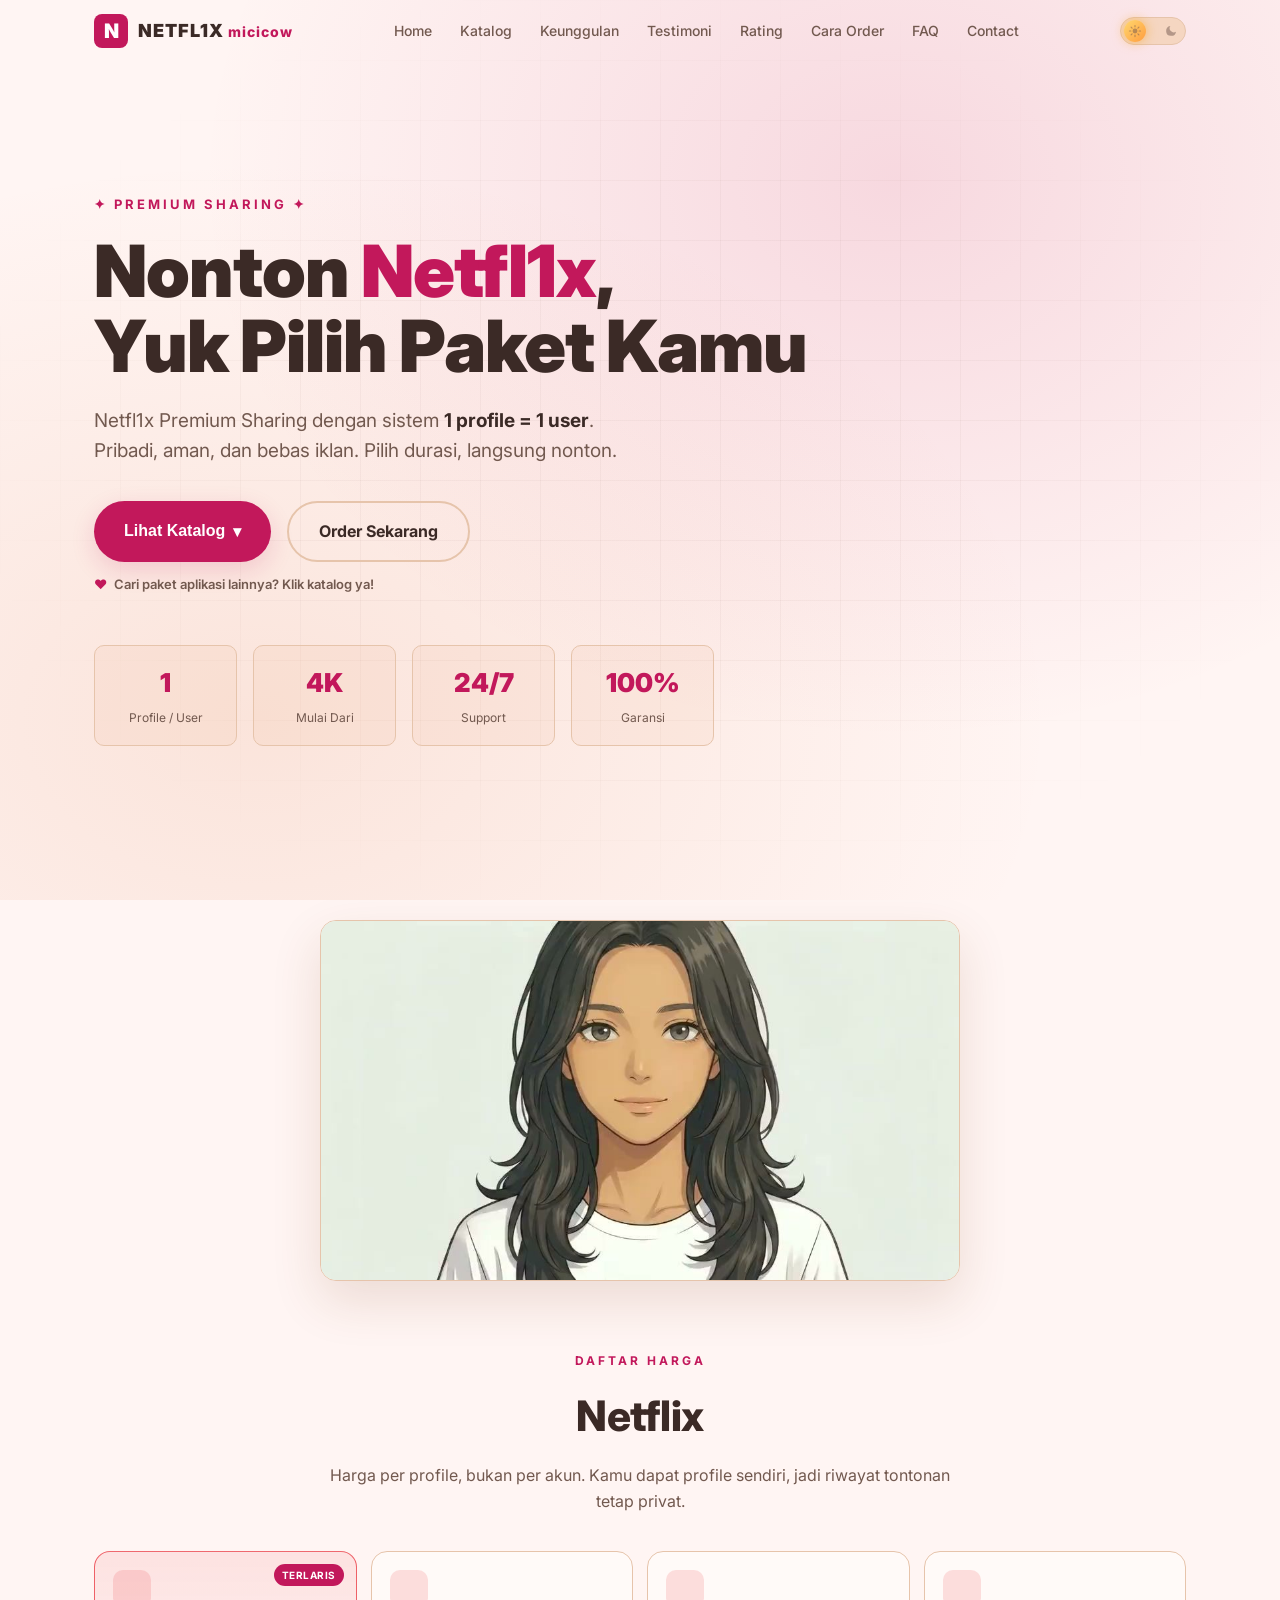
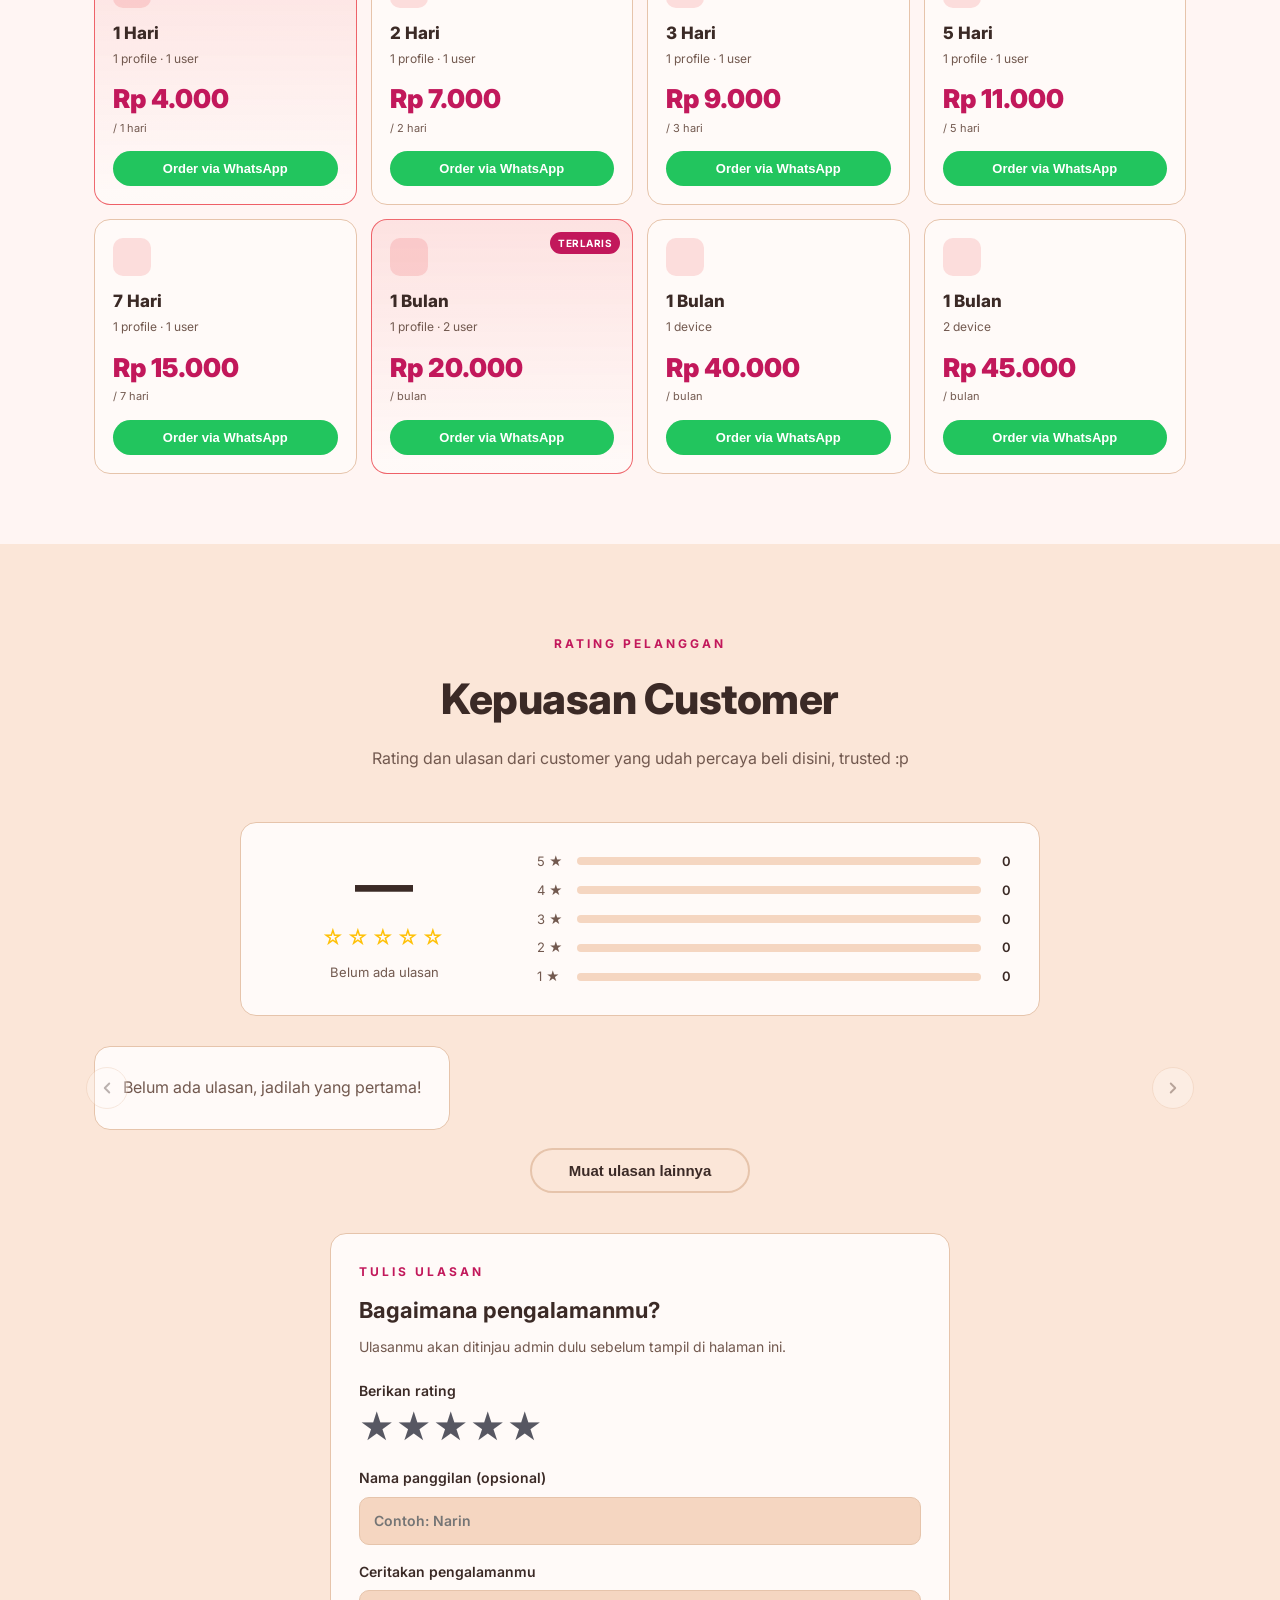
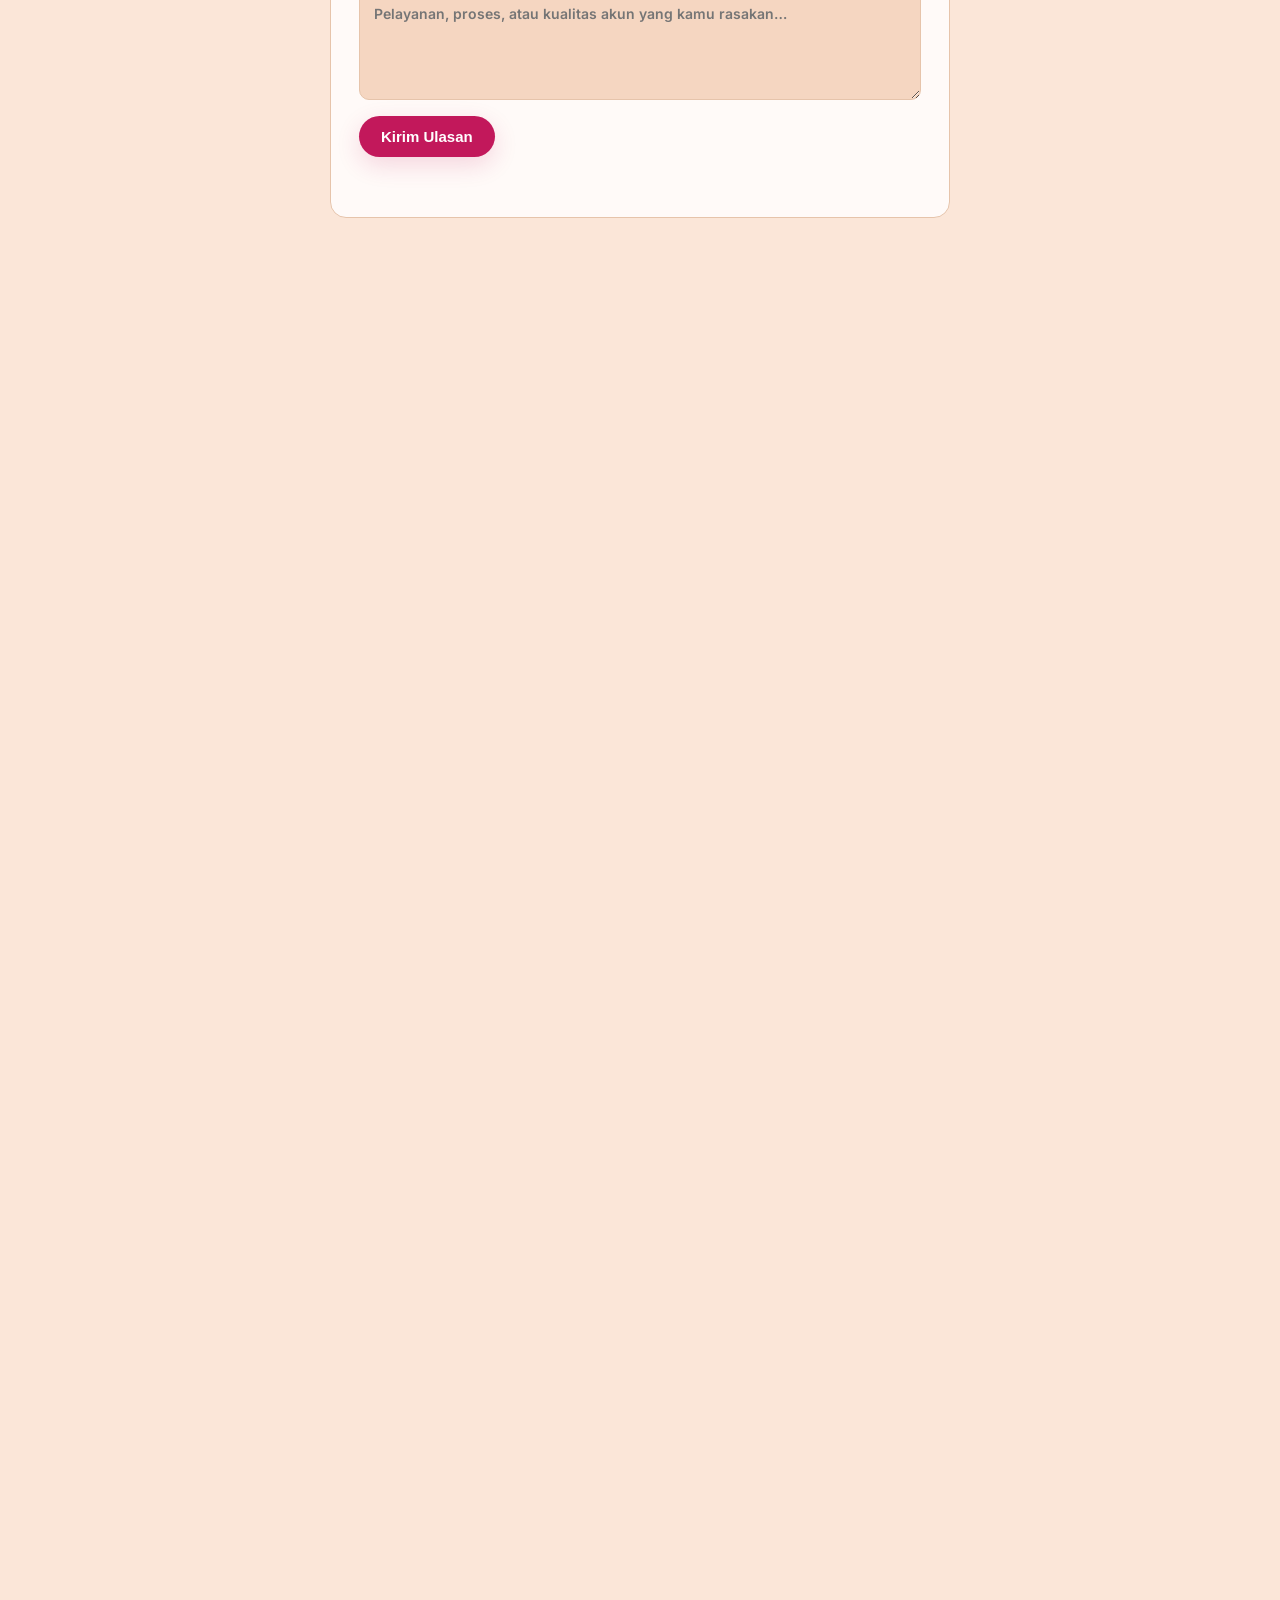
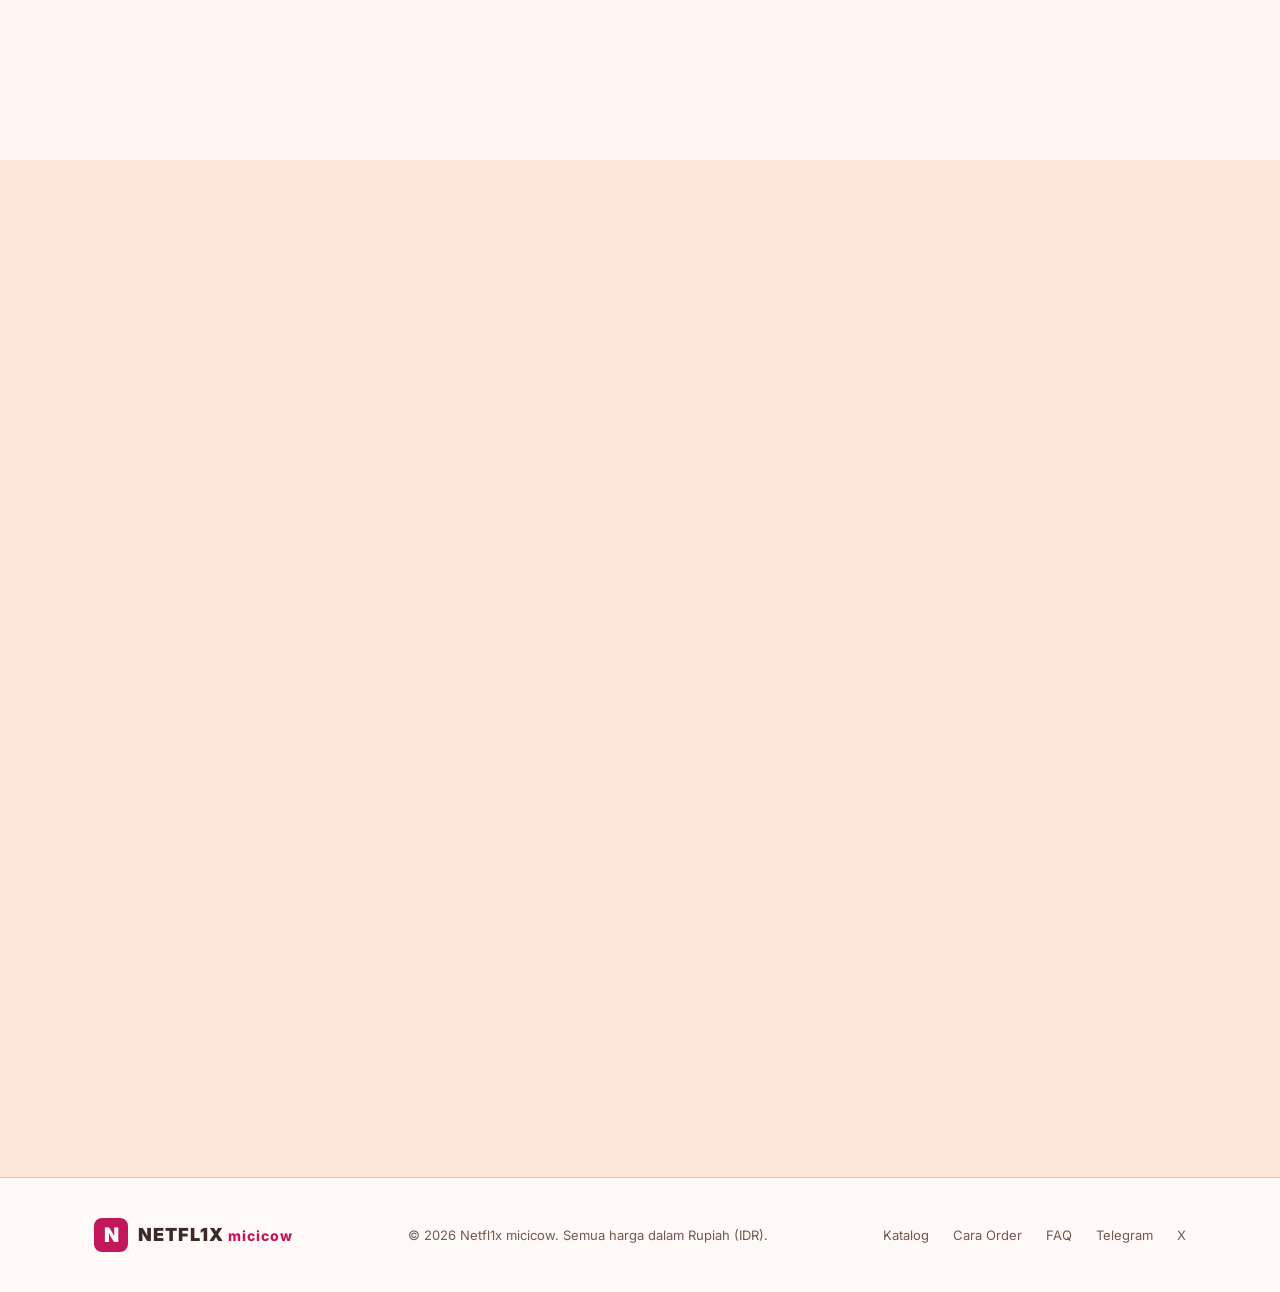
==== index.html @ c2375294 "tambah katalog disney+" ====
<!DOCTYPE html>
<html lang="id">
<head>
  <meta charset="UTF-8" />
  <meta name="viewport" content="width=device-width, initial-scale=1.0" />
  <title>Netfl1x micicow — Premium Sharing</title>
  <meta name="description" content="Netfl1x Premium Sharing — harga murah, garansi. Cuma 1 profile 1 user. Order cepat via WhatsApp." />
  <meta name="theme-color" content="#0b0b0f" />
  <link rel="icon" href="favicon.ico" sizes="any" />
  <link rel="icon" type="image/svg+xml" href="favicon.svg" />
  <link rel="apple-touch-icon" href="apple-touch-icon.png" />

  <!-- Preview link saat dibagikan (WhatsApp/Telegram/X). -->
  <meta property="og:type" content="website" />
  <meta property="og:site_name" content="Netfl1x micicow" />
  <meta property="og:title" content="Netfl1x Premium Sharing — mulai Rp 4.000" />
  <meta property="og:description" content="1 profile = 1 user, garansi selama masa aktif, akun dikirim via WhatsApp. Paket 1 hari sampai 1 bulan." />
  <meta property="og:url" content="https://www.micicow.my.id/" />
  <meta property="og:image" content="https://www.micicow.my.id/og-image.jpg" />
  <meta property="og:image:width" content="1200" />
  <meta property="og:image:height" content="630" />
  <meta property="og:image:alt" content="Netfl1x Premium Sharing — mulai Rp 4.000" />
  <meta name="twitter:card" content="summary_large_image" />
  <meta name="twitter:image" content="https://www.micicow.my.id/og-image.jpg" />
  <link rel="canonical" href="https://www.micicow.my.id/" />
  <link rel="preconnect" href="https://fonts.googleapis.com" />
  <link rel="preconnect" href="https://fonts.gstatic.com" crossorigin />
  <link href="https://fonts.googleapis.com/css2?family=Inter:wght@400;500;600;700;800;900&display=swap" rel="stylesheet" />
  <link rel="stylesheet" href="https://cdn-uicons.flaticon.com/2.6.0/uicons-bold-rounded/css/uicons-bold-rounded.css" />
  <link rel="stylesheet" href="css/style.css" />
  <script>
    // Terapkan tema sebelum render agar tidak ada kedipan (FOUC)
    try {
      document.documentElement.dataset.theme =
        localStorage.getItem("theme") || (matchMedia("(prefers-color-scheme: light)").matches ? "light" : "dark");
    } catch (e) { document.documentElement.dataset.theme = "dark"; }
  </script>
</head>
<body>
  <!-- Navbar -->
  <header class="navbar" id="navbar">
    <div class="container nav-inner">
      <a href="#home" class="brand">
        <span class="brand-mark">N</span>
        <span class="brand-text">NETFL1X<span class="brand-sub">micicow</span></span>
      </a>
      <nav class="nav-links">
        <a href="#home">Home</a>
        <a href="#katalog">Katalog</a>
        <a href="#keunggulan">Keunggulan</a>
        <a href="#testimoni">Testimoni</a>
        <a href="#ulasan">Rating</a>
        <a href="#cara-order">Cara Order</a>
        <a href="#faq">FAQ</a>
        <a href="#contact">Contact</a>
      </nav>
      <a href="#katalog" class="btn btn-primary nav-cta">Lihat Harga</a>
      <div class="theme-toggle" id="themeToggle" role="switch" aria-checked="false" aria-label="Mode terang / gelap" tabindex="0" data-theme="dark">
        <span class="theme-icon theme-icon-sun" aria-hidden="true">
          <svg viewBox="0 0 24 24" width="14" height="14" fill="none" stroke="currentColor" stroke-width="2" stroke-linecap="round">
            <circle cx="12" cy="12" r="4.2" fill="currentColor" stroke="none" />
            <g class="sun-rays">
              <path d="M12 2.5v2.4M12 19.1v2.4M2.5 12h2.4M19.1 12h2.4M5.3 5.3l1.7 1.7M17 17l1.7 1.7M18.7 5.3L17 7M7 17l-1.7 1.7" />
            </g>
          </svg>
        </span>
        <span class="theme-icon theme-icon-moon" aria-hidden="true">
          <svg viewBox="0 0 24 24" width="14" height="14" fill="none" stroke="currentColor" stroke-linejoin="round">
            <path d="M20.6 13.1A8.5 8.5 0 1 1 10.9 3.4a7 7 0 0 0 9.7 9.7z" fill="currentColor" stroke="none" />
          </svg>
        </span>
        <span class="theme-knob" aria-hidden="true"></span>
      </div>
      <button class="nav-toggle" id="navToggle" aria-label="Buka menu">
        <span></span><span></span><span></span>
      </button>
    </div>
  </header>

  <!-- Hero -->
  <section class="hero" id="home">
    <div class="hero-bg"></div>
    <div class="container hero-inner">
      <p class="hero-eyebrow">✦ PREMIUM SHARING ✦</p>
      <h1 class="hero-title">
        Nonton <span class="grad">Netfl1x</span>,<br />
        Yuk Pilih Paket Kamu  
      </h1>
      <p class="hero-desc">
        Netfl1x Premium Sharing dengan sistem <strong>1 profile = 1 user</strong>.
        Pribadi, aman, dan bebas iklan. Pilih durasi, langsung nonton.
      </p>
      <!-- Tombol Lihat Katalog = pintu memilih katalog -->
      <div class="catalog-finder">
        <div class="hero-actions">
          <button class="btn btn-primary btn-lg" id="catalogMenuBtn" type="button" aria-expanded="false" aria-controls="catalogMenu">
            Lihat Katalog <span aria-hidden="true">▾</span>
          </button>
          <a href="#" class="btn btn-outline btn-lg js-order">Order Sekarang</a>
        </div>
        <p class="finder-hint"><span aria-hidden="true">♥</span> Cari paket aplikasi lainnya? Klik katalog ya!</p>
        <div class="finder-panel" id="catalogMenu" hidden>
          <p class="finder-label">Pilih katalog</p>
          <div class="finder-options">
            <a href="#katalog" class="finder-option" data-finder-link>
              <span class="finder-option-icon" aria-hidden="true"><i class="fi fi-br-film"></i></span>
              <span class="finder-option-text"><strong>Netflix</strong><small>Premium Sharing</small></span>
              <span class="finder-option-arrow" aria-hidden="true">→</span>
            </a>
            <a href="paket-lain.html#katalog-viu" class="finder-option" data-finder-link>
              <span class="finder-option-icon" aria-hidden="true"><i class="fi fi-br-play"></i></span>
              <span class="finder-option-text"><strong>Viu &amp; Video</strong><small>Paket sharing lainnya</small></span>
              <span class="finder-option-arrow" aria-hidden="true">→</span>
            </a>
            <a href="paket-lain.html#katalog-disney" class="finder-option" data-finder-link>
              <span class="finder-option-icon" aria-hidden="true"><i class="fi fi-br-film"></i></span>
              <span class="finder-option-text"><strong>Disney+</strong><small>Sharing 6 user</small></span>
              <span class="finder-option-arrow" aria-hidden="true">→</span>
            </a>
          </div>
        </div>
      </div>

      <div class="hero-stats">
        <div class="stat">
          <span class="stat-num">1</span>
          <span class="stat-label">Profile / User</span>
        </div>
        <div class="stat">
          <span class="stat-num">4K</span>
          <span class="stat-label">Mulai Dari</span>
        </div>
        <div class="stat">
          <span class="stat-num">24/7</span>
          <span class="stat-label">Support</span>
        </div>
        <div class="stat">
          <span class="stat-num">100%</span>
          <span class="stat-label">Garansi</span>
        </div>
      </div>
    </div>
  </section>

  <!-- Video Banner -->
  <section class="video-banner" id="video-banner" aria-label="Animasi Netfl1x Bearin">
    <div class="container">
      <div class="video-frame">
        <video id="heroVideo" autoplay muted playsinline loop preload="metadata" width="960" height="540" poster="video/frame1arin-poster.jpg">
          <source src="video/frame1arin-web.mp4" type="video/mp4" />
        </video>
      </div>
    </div>
  </section>

  <!-- Katalog -->
  <section class="section katalog" id="katalog">
    <div class="container">
      <div class="section-head">
        <p class="section-eyebrow">DAFTAR HARGA</p>
        <h2 class="section-title">Netflix</h2>
        <p class="section-desc">Harga per profile, bukan per akun. Kamu dapat profile sendiri, jadi riwayat tontonan tetap privat.</p>
      </div>

      <div class="cards-grid" id="catalogGrid">
        <!-- Skeleton loading, diganti JS -->
        <div class="skeleton-card"></div>
        <div class="skeleton-card"></div>
        <div class="skeleton-card"></div>
        <div class="skeleton-card"></div>
        <div class="skeleton-card"></div>
        <div class="skeleton-card"></div>
      </div>
    </div>
  </section>

  <!-- Rating pelanggan terverifikasi -->
  <section class="section reviews" id="ulasan">
    <div class="container">
      <div class="section-head">
        <p class="section-eyebrow">RATING PELANGGAN</p>
        <h2 class="section-title">Kepuasan Customer</h2>
        <p class="section-desc">Rating dan ulasan dari customer yang udah percaya beli disini, trusted :p</p>
      </div>

      <div class="reviews-summary" aria-live="polite">
        <div class="rating-overview">
          <strong id="ratingAverage">—</strong>
          <div class="rating-stars rating-stars-static" id="ratingAverageStars" aria-label="Belum ada rating">★★★★★</div>
          <span id="ratingCount">Memuat ulasan…</span>
        </div>
        <div class="rating-bars" id="ratingBars" aria-label="Distribusi rating"></div>
      </div>

      <div class="carousel">
        <button class="carousel-arrow carousel-arrow-prev" id="reviewPrev" type="button" aria-label="Lihat ulasan sebelumnya" hidden>
          <svg width="18" height="18" viewBox="0 0 24 24" fill="none" stroke="currentColor" stroke-width="2.5" stroke-linecap="round" stroke-linejoin="round" aria-hidden="true"><path d="M15 18l-6-6 6-6"/></svg>
        </button>
        <div class="review-list" id="reviewList" aria-live="polite">
          <p class="review-empty">Ulasan pelanggan sedang dimuat…</p>
        </div>
        <button class="carousel-arrow carousel-arrow-next" id="reviewNext" type="button" aria-label="Lihat ulasan berikutnya" hidden>
          <svg width="18" height="18" viewBox="0 0 24 24" fill="none" stroke="currentColor" stroke-width="2.5" stroke-linecap="round" stroke-linejoin="round" aria-hidden="true"><path d="M9 18l6-6-6-6"/></svg>
        </button>
      </div>

      <div class="review-more">
        <button class="btn btn-outline" id="reviewMore" type="button" hidden>Muat ulasan lainnya</button>
      </div>

      <form class="review-form" id="reviewForm">
        <div class="review-form-head">
          <div>
            <p class="section-eyebrow">TULIS ULASAN</p>
            <h3>Bagaimana pengalamanmu?</h3>
          </div>
        </div>
        <p class="review-form-desc">Ulasanmu akan ditinjau admin dulu sebelum tampil di halaman ini.</p>
        <fieldset class="star-picker">
          <legend>Berikan rating</legend>
          <div class="star-picker-inputs">
            <input type="radio" id="star5" name="rating" value="5" required><label for="star5" title="5 bintang">★</label>
            <input type="radio" id="star4" name="rating" value="4"><label for="star4" title="4 bintang">★</label>
            <input type="radio" id="star3" name="rating" value="3"><label for="star3" title="3 bintang">★</label>
            <input type="radio" id="star2" name="rating" value="2"><label for="star2" title="2 bintang">★</label>
            <input type="radio" id="star1" name="rating" value="1"><label for="star1" title="1 bintang">★</label>
          </div>
        </fieldset>
        <label class="review-field">Nama panggilan (opsional)
          <input id="reviewName" name="name" type="text" maxlength="40" placeholder="Contoh: Narin" autocomplete="name">
        </label>
        <label class="review-field">Ceritakan pengalamanmu
          <textarea id="reviewText" name="review" maxlength="500" minlength="10" required placeholder="Pelayanan, proses, atau kualitas akun yang kamu rasakan…"></textarea>
        </label>
        <button class="btn btn-primary" id="reviewSubmit" type="submit">Kirim Ulasan</button>
        <p class="review-status" id="reviewStatus" role="status"></p>
      </form>
    </div>
  </section>

  <!-- Keunggulan -->
  <section class="section keunggulan" id="keunggulan">
    <div class="container">
      <div class="section-head">
        <p class="section-eyebrow">KENAPA micicow?</p>
        <h2 class="section-title">Kenapa Harus Di Sini</h2>
      </div>
      <div class="features-grid">
        <div class="feature">
          <div class="feature-icon"><i class="fi fi-br-user"></i></div>
          <h3>1 Profile 1 User</h3>
          <p>Profile kamu tidak dipakai orang lain. Riwayat dan rekomendasi tetap bersih & privat.</p>
        </div>
        <div class="feature">
          <div class="feature-icon"><i class="fi fi-br-shield"></i></div>
          <h3>Garansi Penuh</h3>
          <p>Jika ada kendala di tengah masa aktif, langsung kami ganti tanpa ribet.</p>
        </div>
        <div class="feature">
          <div class="feature-icon"><i class="fi fi-br-bolt"></i></div>
          <h3>Proses Cepat</h3>
          <p>Setelah konfirmasi pembayaran, akun langsung dikirim ke WhatsApp kamu.</p>
        </div>
        <div class="feature">
          <div class="feature-icon"><i class="fi fi-br-clapperboard-play"></i></div>
          <h3>Kualitas Premium</h3>
          <p>Tayangan Full HD dengan semua konten Netfl1x Premium.</p>
        </div>
        <div class="feature">
          <div class="feature-icon"><i class="fi fi-br-lock"></i></div>
          <h3>Aman & Privat</h3>
          <p>PIN profile pribadi, jadi tidak ada yang bisa ganggu tontonan kamu.</p>
        </div>
        <div class="feature">
          <div class="feature-icon"><i class="fi fi-br-comment"></i></div>
          <h3>Support 24/7</h3>
          <p>Ada masalah kapan pun? Chat kami, dibalas secepatnya.</p>
        </div>
      </div>
    </div>
  </section>

  <!-- Testimoni -->
  <section class="section testimoni" id="testimoni">
    <div class="container">
      <div class="section-head">
        <p class="section-eyebrow">TESTIMONI</p>
        <h2 class="section-title">Kata mereka yang sudah percaya order disini</h2>
        <p class="section-desc">testimoni 100% dari pelanggan yang sudah order disini :p </p>
      </div>
      <div class="carousel">
        <button class="carousel-arrow carousel-arrow-prev" id="testimoniPrev" type="button" aria-label="Testimoni sebelumnya" hidden>
          <svg width="18" height="18" viewBox="0 0 24 24" fill="none" stroke="currentColor" stroke-width="2.5" stroke-linecap="round" stroke-linejoin="round" aria-hidden="true"><path d="M15 18l-6-6 6-6"/></svg>
        </button>
        <div class="testimoni-grid" id="testimoniList">
          <figure class="testimoni-card" data-src="testimoni/testi1.jpeg">
            <div class="skeleton-media"></div>
            <img src="testimoni/testi1.jpeg" alt="Testimoni pelanggan 1" loading="lazy" decoding="async" />
          </figure>
          <figure class="testimoni-card" data-src="testimoni/testi2.jpeg">
            <div class="skeleton-media"></div>
            <img src="testimoni/testi2.jpeg" alt="Testimoni pelanggan 2" loading="lazy" decoding="async" />
          </figure>
          <figure class="testimoni-card" data-src="testimoni/testi3.jpeg">
            <div class="skeleton-media"></div>
            <img src="testimoni/testi3.jpeg" alt="Testimoni pelanggan 3" loading="lazy" decoding="async" />
          </figure>
          <figure class="testimoni-card" data-src="testimoni/testi4.jpeg">
            <div class="skeleton-media"></div>
            <img src="testimoni/testi4.jpeg" alt="Testimoni pelanggan 4" loading="lazy" decoding="async" />
          </figure>
        </div>
        <button class="carousel-arrow carousel-arrow-next" id="testimoniNext" type="button" aria-label="Testimoni berikutnya" hidden>
          <svg width="18" height="18" viewBox="0 0 24 24" fill="none" stroke="currentColor" stroke-width="2.5" stroke-linecap="round" stroke-linejoin="round" aria-hidden="true"><path d="M9 18l6-6-6-6"/></svg>
        </button>
      </div>
    </div>
  </section>

  <!-- Lightbox -->
  <div class="lightbox" id="lightbox" role="dialog" aria-modal="true" aria-label="Testimoni diperbesar" aria-hidden="true">
    <button class="lightbox-close" id="lightboxClose" aria-label="Tutup">&times;</button>
    <img class="lightbox-img" id="lightboxImg" src="" alt="Testimoni diperbesar" />
  </div>

  <!-- Cara Order -->
  <section class="section cara-order" id="cara-order">
    <div class="container">
      <div class="section-head">
        <p class="section-eyebrow">CARA ORDER</p>
        <h2 class="section-title">Gampang Banget, 3 Langkah</h2>
      </div>
      <div class="steps">
        <div class="step">
          <div class="step-num">1</div>
          <h3>Pilih Paket</h3>
          <p>Tentukan durasi & jumlah device yang kamu mau.</p>
        </div>
        <div class="step">
          <div class="step-num">2</div>
          <h3>Chat WhatsApp</h3>
          <p>Klik tombol order, format pesan otomatis terisi.</p>
        </div>
        <div class="step">
          <div class="step-num">3</div>
          <h3>Bayar & Nonton</h3>
          <p>Transfer, kirim bukti, dan akun langsung dikirim.</p>
        </div>
      </div>
    </div>
  </section>

  <!-- FAQ -->
  <section class="section faq" id="faq">
    <div class="container faq-container">
      <div class="section-head">
        <p class="section-eyebrow">FAQ</p>
        <h2 class="section-title">Sering Ditanyakan</h2>
      </div>
      <div class="faq-list">
        <div class="faq-item">
          <button class="faq-q">Apa itu sharing / patungan?<span class="faq-icon">+</span></button>
          <div class="faq-a"><p>Kamu ikut berlangganan Netfl1x Premium bersama, tapi tetap dapat 1 profile sendiri. Jadi harga lebih murah tapi pengalaman nonton tetap pribadi.</p></div>
        </div>
        <div class="faq-item">
          <button class="faq-q">Apakah aman?<span class="faq-icon">+</span></button>
          <div class="faq-a"><p>Aman. Setiap user hanya akses profile-nya sendiri.</p></div>
        </div>
        <div class="faq-item">
          <button class="faq-q">1 device dan 2 device bedanya apa?<span class="faq-icon">+</span></button>
          <div class="faq-a"><p>Paket 1 device hanya bisa dipakai di 1 perangkat aktif. Paket 2 device bisa dipakai di 2 perangkat (misal HP + laptop) secara bersamaan.</p></div>
        </div>
        <div class="faq-item">
          <button class="faq-q">Berapa lama akun dikirim?<span class="faq-icon">+</span></button>
          <div class="faq-a"><p>Biasanya langsung setelah pembayaran terkonfirmasi, maksimal beberapa menit.</p></div>
        </div>
        <div class="faq-item">
          <button class="faq-q">Ada garansi?<span class="faq-icon">+</span></button>
          <div class="faq-a"><p>Ada. Selama masa aktif, kalau ada masalah yang bukan karena kesalahan user, kami ganti paket baru atau perpanjang masa aktif.</p></div>
        </div>
      </div>
    </div>
  </section>

  <!-- CTA -->
  <section class="section cta">
    <div class="container cta-inner">
      <h2>Siap Nonton Hari Ini?</h2>
      <p>Pilih paket favoritmu dan mulai streaming sekarang juga.</p>
      <div class="cta-actions">
        <a href="#katalog" class="btn btn-primary btn-lg">Mulai Sekarang</a>
      </div>
    </div>
  </section>

  <!-- Contact -->
  <section class="section contact" id="contact">
    <div class="container">
      <div class="section-head">
        <p class="section-eyebrow">CONTACT</p>
        <h2 class="section-title">Hubungi Kami</h2>
        <p class="section-desc">Ada pertanyaan? Chat kami langsung lewat platform favoritmu.</p>
      </div>
      <div class="contact-cards">
        <a href="https://t.me/rainoirie" target="_blank" rel="noopener" class="contact-card">
          <div class="contact-icon contact-icon-telegram"><i class="fi fi-br-paper-plane"></i></div>
          <div class="contact-info">
            <span class="contact-label">Telegram</span>
            <span class="contact-value">@rainoirie</span>
          </div>
        </a>
        <a href="https://x.com/micicollect" target="_blank" rel="noopener" class="contact-card">
          <div class="contact-icon contact-icon-x"><i class="fi fi-br-x"></i></div>
          <div class="contact-info">
            <span class="contact-label">X (Twitter)</span>
            <span class="contact-value">@micicollect</span>
          </div>
        </a>
      </div>
    </div>
  </section>

  <!-- Footer -->
  <footer class="footer">
    <div class="container footer-inner">
      <a href="#home" class="brand">
        <span class="brand-mark">N</span>
        <span class="brand-text">NETFL1X<span class="brand-sub">micicow</span></span>
      </a>
      <p class="footer-note">© <span id="year"></span> Netfl1x micicow. Semua harga dalam Rupiah (IDR).</p>
      <div class="footer-links">
        <a href="#katalog">Katalog</a>
        <a href="#cara-order">Cara Order</a>
        <a href="#faq">FAQ</a>
        <a href="https://t.me/rainoirie" target="_blank" rel="noopener">Telegram</a>
        <a href="https://x.com/micicollect" target="_blank" rel="noopener">X</a>
      </div>
    </div>
  </footer>

  <!-- Modal form order katalog -->
  <div class="order-modal" id="orderModal" hidden>
    <div class="order-modal-overlay" data-close-order></div>
    <div class="order-modal-box" role="dialog" aria-modal="true" aria-labelledby="orderModalTitle">
      <button class="order-modal-close" type="button" data-close-order aria-label="Tutup form order">&times;</button>
      <p class="section-eyebrow">ORDER FORM</p>
      <h3 class="order-modal-title" id="orderModalTitle">Isi Detail Pesanan</h3>
      <p class="order-modal-desc">Lengkapi datanya, nanti langsung dikirim ke WhatsApp admin.</p>
      <form id="orderForm">
        <label class="review-field">Durasi
          <input id="orderDuration" type="text" readonly>
        </label>
        <label class="review-field">Nama
          <input id="orderName" name="name" type="text" maxlength="40" required placeholder="Contoh: Narin" autocomplete="name">
        </label>
        <label class="review-field">Device + Seri
          <input id="orderDevice" name="device" type="text" maxlength="60" required placeholder="Contoh: Redmi Note 12">
        </label>
        <label class="review-field">Lokasi
          <input id="orderLocation" name="location" type="text" maxlength="60" required placeholder="Contoh: Jakarta Timur">
        </label>
        <label class="review-field">No. HP
          <input id="orderPhone" name="phone" type="tel" maxlength="20" required placeholder="Contoh: 0812xxxxxxx" inputmode="tel" autocomplete="tel">
        </label>
        <button class="btn btn-primary" type="submit">Submit</button>
        <p class="review-status" id="orderStatus" role="status"></p>
      </form>
    </div>
  </div>

  <!-- Firebase SDK modular: konfigurasi ada di js/firebase-config.js -->
  <script type="module" src="js/main.js"></script>
</body>
</html>
---- css/style.css ----
:root {
  --bg: #0b0b0f;
  --bg-2: #131318;
  --bg-3: #1a1a22;
  --card: #15151c;
  --card-hover: #1d1d26;
  --border: #2a2a35;
  --text: #f5f5f7;
  --text-muted: #a0a0ad;
  --red: #e50914;
  --red-dark: #b0060f;
  --red-glow: rgba(229, 9, 20, 0.35);
  --accent: #e50914;
  --brown: #de7138;
  --alt-accent: #ff87b4;
  --alt-tint: rgba(255, 135, 180, 0.12);
  --alt-border: rgba(255, 135, 180, 0.35);
  --alt-glow: rgba(255, 135, 180, 0.08);
  --alt-glow-2: rgba(222, 113, 56, 0.08);
  --radius: 16px;
  --radius-sm: 10px;
  --shadow: 0 20px 50px rgba(0, 0, 0, 0.5);
  --transition: 0.25s cubic-bezier(0.4, 0, 0.2, 1);
}

* { margin: 0; padding: 0; box-sizing: border-box; }

html { scroll-behavior: smooth; }

body {
  font-family: 'Inter', -apple-system, BlinkMacSystemFont, 'Segoe UI', sans-serif;
  background: var(--bg);
  color: var(--text);
  line-height: 1.6;
  overflow-x: hidden;
}

a { text-decoration: none; color: inherit; }
img { max-width: 100%; display: block; }

.container {
  width: 100%;
  max-width: 1140px;
  margin: 0 auto;
  padding: 0 24px;
}

/* ---------- Skeleton Loading ---------- */
.skeleton {
  position: relative;
  overflow: hidden;
  background: var(--bg-3);
}
.skeleton::after {
  content: "";
  position: absolute;
  inset: 0;
  transform: translateX(-100%);
  background: linear-gradient(
    90deg,
    transparent,
    rgba(255, 255, 255, 0.06),
    transparent
  );
  animation: shimmer 1.5s infinite;
}
@keyframes shimmer {
  100% { transform: translateX(100%); }
}
.skeleton-card {
  position: relative;
  overflow: hidden;
  background: var(--card);
  border: 1px solid var(--border);
  border-radius: var(--radius);
  padding: 26px;
  min-height: 300px;
}
.skeleton-card::before {
  content: "";
  display: block;
  width: 46px;
  height: 46px;
  border-radius: 12px;
  background: var(--bg-3);
  margin-bottom: 18px;
}
.skeleton-card::after {
  content: "";
  position: absolute;
  inset: 0;
  transform: translateX(-100%);
  background: linear-gradient(
    90deg,
    transparent,
    rgba(255, 255, 255, 0.06),
    transparent
  );
  animation: shimmer 1.5s infinite;
}
.skeleton-media {
  position: absolute;
  inset: 0;
  background: var(--bg-3);
  z-index: 1;
}
.skeleton-media::after {
  content: "";
  position: absolute;
  inset: 0;
  transform: translateX(-100%);
  background: linear-gradient(
    90deg,
    transparent,
    rgba(255, 255, 255, 0.06),
    transparent
  );
  animation: shimmer 1.5s infinite;
}
.testimoni-card img {
  position: relative;
  z-index: 0;
}
.testimoni-card.loaded .skeleton-media {
  display: none;
}

/* ---------- Buttons ---------- */
.btn {
  display: inline-flex;
  align-items: center;
  justify-content: center;
  gap: 8px;
  padding: 12px 22px;
  border-radius: 999px;
  font-weight: 700;
  font-size: 15px;
  cursor: pointer;
  border: none;
  transition: var(--transition);
  white-space: nowrap;
}
.btn-lg { padding: 16px 30px; font-size: 16px; }
.btn-primary {
  background: var(--accent);
  color: #fff;
  box-shadow: 0 8px 24px var(--red-glow);
}
.btn-outline {
  background: transparent;
  color: var(--text);
  border: 2px solid var(--border);
}
.btn-wa {
  background: #22c55e;
  color: #fff;
  width: 100%;
}

/* ---------- Navbar ---------- */
.navbar {
  position: fixed;
  top: 0;
  left: 0;
  right: 0;
  z-index: 100;
  transition: var(--transition);
  padding: 14px 0;
}
.navbar.scrolled {
  background: rgba(11, 11, 15, 0.85);
  backdrop-filter: blur(14px);
  border-bottom: 1px solid var(--border);
  padding: 10px 0;
}
.nav-inner {
  display: flex;
  align-items: center;
  justify-content: space-between;
  gap: 16px;
}
.brand {
  display: flex;
  align-items: center;
  gap: 10px;
  font-weight: 900;
}
.brand-mark {
  width: 34px;
  height: 34px;
  border-radius: 8px;
  background: var(--accent);
  display: flex;
  align-items: center;
  justify-content: center;
  font-size: 20px;
  color: #fff;
  letter-spacing: 0;
}
.brand-text {
  font-size: 18px;
  letter-spacing: 1px;
  display: flex;
  align-items: baseline;
}
.brand-sub {
  font-size: 14px;
  color: var(--red);
  font-weight: 800;
  margin-left: 4px;
}
.nav-links {
  display: flex;
  gap: 28px;
  align-items: center;
}
.nav-links a {
  font-size: 14px;
  font-weight: 500;
  color: var(--text-muted);
  transition: var(--transition);
}
.nav-links a:hover { color: #fff; }
.nav-cta { display: none; }

.nav-toggle {
  display: none;
  flex-direction: column;
  gap: 5px;
  background: none;
  border: none;
  cursor: pointer;
  padding: 6px;
}
.nav-toggle span {
  width: 24px;
  height: 2px;
  background: var(--text);
  border-radius: 2px;
  transition: var(--transition);
}

/* ---------- Hero ---------- */
.hero {
  position: relative;
  min-height: 100vh;
  display: flex;
  align-items: center;
  padding: 120px 0 80px;
  overflow: visible; /* dropdown katalog boleh keluar dari hero */
}
.hero-bg {
  position: absolute;
  inset: 0;
  background:
    radial-gradient(ellipse at 70% 20%, var(--red-glow) 0%, transparent 55%),
    radial-gradient(ellipse at 20% 80%, rgba(90, 30, 200, 0.35) 0%, transparent 55%),
    var(--bg);
}
.hero-bg::after {
  content: "";
  position: absolute;
  inset: 0;
  background-image:
    linear-gradient(rgba(255,255,255,0.025) 1px, transparent 1px),
    linear-gradient(90deg, rgba(255,255,255,0.025) 1px, transparent 1px);
  background-size: 60px 60px;
  mask-image: radial-gradient(ellipse at center, #000 40%, transparent 75%);
}
.hero-inner {
  position: relative;
  z-index: 2;
}
.hero-eyebrow {
  font-size: 13px;
  letter-spacing: 3px;
  color: var(--red);
  font-weight: 700;
  margin-bottom: 18px;
}
.hero-title {
  font-size: clamp(40px, 6.5vw, 72px);
  font-weight: 900;
  line-height: 1.05;
  letter-spacing: -1px;
  margin-bottom: 22px;
}
.grad { color: var(--accent); }
.hero-desc {
  font-size: clamp(16px, 2vw, 19px);
  color: var(--text-muted);
  max-width: 560px;
  margin-bottom: 34px;
}
.hero-desc strong { color: var(--text); }
.hero-actions {
  display: flex;
  gap: 16px;
  flex-wrap: wrap;
  margin-bottom: 50px;
}

/* Header ringkas untuk halaman paket lain */
.hero-compact {
  min-height: 0;
  padding: 120px 0 28px;
  content-visibility: visible;
}
.hero-compact .hero-eyebrow { font-size: 11px; margin-bottom: 12px; }
.hero-compact .hero-title { font-size: clamp(32px, 4.5vw, 48px); margin-bottom: 12px; }
.hero-compact .hero-desc { font-size: 15px; margin-bottom: 20px; }
.hero-compact .hero-actions { margin-bottom: 0; }

/* ---------- Pilih katalog dari tombol "Lihat Katalog" ---------- */
.catalog-finder { position: relative; max-width: 560px; margin-bottom: 50px; }
.catalog-finder .hero-actions { margin-bottom: 0; }
.finder-hint { margin-top: 12px; font-size: 13px; font-weight: 600; color: var(--text-muted); }
.finder-hint span { color: var(--red); margin-right: 4px; }
.finder-panel {
  position: absolute; top: calc(100% + 12px); left: 0; z-index: 10;
  width: 100%; max-width: 420px; padding: 16px;
  background: var(--card); border: 1px solid var(--border);
  border-radius: var(--radius); box-shadow: var(--shadow);
  animation: finderIn 0.2s ease;
}
.finder-panel[hidden] { display: none; }
.finder-label {
  font-size: 11px; letter-spacing: 2px; text-transform: uppercase;
  color: var(--text-muted); font-weight: 700; margin-bottom: 12px;
}
.finder-options { display: grid; gap: 10px; }
.finder-option {
  display: flex; align-items: center; gap: 12px;
  padding: 12px 14px; border: 1px solid var(--border);
  border-radius: var(--radius-sm); background: var(--bg-2);
  transition: var(--transition);
}
.finder-option:hover { border-color: var(--red); background: var(--card-hover); transform: translateX(3px); }
.finder-option-icon {
  width: 38px; height: 38px; flex: 0 0 38px; border-radius: 10px;
  background: rgba(229, 9, 20, 0.12); color: var(--red);
  display: flex; align-items: center; justify-content: center; font-size: 18px;
}
.finder-option-text { display: grid; line-height: 1.3; }
.finder-option-text strong { font-size: 15px; }
.finder-option-text small { font-size: 12px; color: var(--text-muted); }
.finder-option-arrow { margin-left: auto; color: var(--red); font-size: 18px; }
@keyframes finderIn { from { opacity: 0; transform: translateY(-6px); } }

.hero-stats {
  display: grid;
  grid-template-columns: repeat(4, 1fr);
  gap: 16px;
  max-width: 620px;
}
.stat {
  background: rgba(255,255,255,0.04);
  border: 1px solid var(--border);
  border-radius: var(--radius-sm);
  padding: 16px;
  text-align: center;
}
.stat-num {
  display: block;
  font-size: 26px;
  font-weight: 900;
  color: var(--red);
}
.stat-label {
  font-size: 12px;
  color: var(--text-muted);
}

/* ---------- Video Banner ---------- */
.video-banner { padding: 20px 0 0; }
.video-frame {
  max-width: 640px;
  margin: 0 auto;
  border-radius: var(--radius);
  overflow: hidden;
  border: 1px solid var(--border);
  background: var(--card);
  box-shadow: var(--shadow);
}
.video-frame video {
  display: block;
  width: 100%;
  height: auto;
  aspect-ratio: 16 / 9;
  object-fit: cover;
}

/* ---------- Sections ---------- */
.section { padding: 90px 0; }
.section-head { text-align: center; max-width: 640px; margin: 0 auto 50px; }
.section-eyebrow {
  font-size: 12px;
  letter-spacing: 3px;
  color: var(--red);
  font-weight: 700;
  margin-bottom: 12px;
}
.section-title {
  font-size: clamp(28px, 4vw, 42px);
  font-weight: 800;
  letter-spacing: -0.5px;
  margin-bottom: 14px;
}
.section-desc { color: var(--text-muted); font-size: 16px; }

/* ---------- Catalog Cards ---------- */
.katalog, .katalog-alt { padding: 70px 0; }
.katalog .section-head { margin-bottom: 36px; }
.cards-grid {
  display: grid;
  grid-template-columns: repeat(auto-fill, minmax(210px, 1fr));
  gap: 14px;
}
.card {
  background: var(--card);
  border: 1px solid var(--border);
  border-radius: var(--radius);
  padding: 18px;
  display: flex;
  flex-direction: column;
  transition: var(--transition);
  position: relative;
  overflow: hidden;
}
.card::before {
  content: "";
  position: absolute;
  top: 0;
  left: 0;
  right: 0;
  height: 3px;
  background: var(--accent);
  opacity: 0;
  transition: var(--transition);
}
.card-featured {
  border-color: rgba(229, 9, 20, 0.6);
  background: linear-gradient(180deg, rgba(229,9,20,0.08), var(--card));
}
.card-badge {
  position: absolute;
  top: 12px;
  right: 12px;
  background: var(--accent);
  color: #fff;
  font-size: 10px;
  font-weight: 700;
  padding: 3px 8px;
  border-radius: 999px;
  letter-spacing: 0.5px;
}
.card-icon {
  width: 38px;
  height: 38px;
  border-radius: 10px;
  background: rgba(229, 9, 20, 0.12);
  display: flex;
  align-items: center;
  justify-content: center;
  font-size: 20px;
  color: var(--red);
  margin-bottom: 12px;
}
.card-icon .fi { font-size: 18px; line-height: 1; }
.card-duration {
  font-size: 17px;
  font-weight: 800;
  margin-bottom: 2px;
}
.card-device {
  font-size: 12px;
  color: var(--text-muted);
  margin-bottom: 10px;
}
.card-price {
  font-size: 26px;
  font-weight: 900;
  color: var(--red);
  margin-bottom: 0;
}
.card-price small {
  font-size: 14px;
  font-weight: 600;
  color: var(--text-muted);
}
.card-per { font-size: 11px; color: var(--text-muted); margin-bottom: 14px; }
.card .btn { margin-top: auto; padding: 10px 12px; font-size: 13px; }

/* ---------- Katalog alternatif (Viu & Video) ---------- */
.katalog-alt {
  position: relative; overflow: hidden;
  border-top: 1px solid var(--border); border-bottom: 1px solid var(--border);
  background:
    radial-gradient(ellipse at 12% 0%, var(--alt-glow) 0%, transparent 50%),
    radial-gradient(ellipse at 88% 100%, var(--alt-glow-2) 0%, transparent 50%);
}
.katalog-alt .section-eyebrow { color: var(--alt-accent); }
.katalog-alt .container { position: relative; z-index: 1; }
.catalog-group-list { display: grid; gap: 36px; }
.group-title {
  display: flex; align-items: center; gap: 14px;
  font-size: 13px; letter-spacing: 2.5px; font-weight: 800;
  color: var(--alt-accent); text-transform: uppercase; margin-bottom: 16px;
}
.group-title::before, .group-title::after {
  content: ""; height: 1px; flex: 1; background: var(--border);
}
.group-title span { white-space: nowrap; }
.catalog-groups {
  display: grid;
  grid-template-columns: repeat(auto-fit, minmax(200px, 1fr));
  gap: 16px; justify-items: center;
}
.katalog-alt .card { width: 100%; max-width: 260px; }
.card-group {
  display: inline-block;
  font-size: 10px; font-weight: 800; letter-spacing: 1.5px;
  text-transform: uppercase; color: var(--alt-accent);
  margin-bottom: 8px;
}
.card-alt { border-color: var(--alt-border); }
.card-alt::before { background: var(--alt-accent); }
.card-alt .card-icon { background: var(--alt-tint); color: var(--alt-accent); }
.card-alt .card-price { color: var(--alt-accent); }
.card-alt.card-featured {
  border-color: var(--alt-accent);
  background: linear-gradient(180deg, var(--alt-tint), var(--card));
}
.card-no-device .card-duration { margin-bottom: 16px; }
.katalog-alt .decor {
  position: absolute; pointer-events: none; user-select: none;
  color: var(--alt-accent); opacity: 0.26; line-height: 1;
}
.decor-heart-1 { top: 14%; left: 4%; font-size: 28px; transform: rotate(-14deg); }
.decor-star-1 { top: 20%; right: 5%; font-size: 22px; }
.decor-heart-2 { bottom: 15%; right: 6%; font-size: 24px; transform: rotate(12deg); }
.decor-star-2 { bottom: 23%; left: 6%; font-size: 18px; }

/* ---------- Rating & Review ---------- */
.reviews { background: var(--bg-2); }
.reviews-summary {
  display: grid;
  grid-template-columns: 230px minmax(0, 1fr);
  gap: 38px;
  max-width: 800px;
  margin: 0 auto 30px;
  padding: 28px;
  border: 1px solid var(--border);
  border-radius: var(--radius);
  background: var(--card);
}
.rating-overview { text-align: center; display: flex; flex-direction: column; justify-content: center; }
.rating-overview strong { font-size: 58px; line-height: 1; }
.rating-overview span { color: var(--text-muted); font-size: 13px; margin-top: 7px; }
.rating-stars, .review-stars { color: #ffc107; letter-spacing: 3px; }
.rating-stars { font-size: 21px; margin-top: 8px; }
.rating-bars { display: flex; flex-direction: column; justify-content: center; gap: 8px; }
.rating-bar-row { display: grid; grid-template-columns: 30px 1fr 20px; align-items: center; gap: 10px; color: var(--text-muted); font-size: 13px; }
.rating-bar-row b { font-weight: 600; color: var(--text); text-align: right; }
.rating-bar { height: 8px; overflow: hidden; border-radius: 999px; background: var(--bg-3); }
.rating-bar i { display: block; height: 100%; border-radius: inherit; background: var(--accent); }
.carousel { position: relative; }
.review-list { display: flex; gap: 18px; overflow-x: auto; scroll-snap-type: x mandatory; scrollbar-width: none; }
.review-list::-webkit-scrollbar { display: none; }
.review-card { flex: 0 0 calc((100% - 36px) / 3); scroll-snap-align: start; }
.carousel-arrow { position: absolute; top: 50%; transform: translateY(-50%); z-index: 2; width: 42px; height: 42px; border-radius: 50%; background: var(--card); border: 1px solid var(--border); color: var(--text); cursor: pointer; display: grid; place-items: center; padding: 0; transition: background var(--transition), border-color var(--transition), opacity var(--transition); }
.carousel-arrow:hover { background: var(--card-hover); border-color: var(--red); }
.carousel-arrow:disabled { opacity: 0.35; cursor: default; }
.carousel-arrow:disabled:hover { background: var(--card); border-color: var(--border); }
.carousel-arrow-prev { left: -8px; }
.carousel-arrow-next { right: -8px; }
.review-card, .review-empty, .review-form { background: var(--card); border: 1px solid var(--border); border-radius: var(--radius); }
.review-card { padding: 22px; }
.review-card-top { display: flex; justify-content: space-between; gap: 10px; align-items: flex-start; }
.review-card-top strong { display: block; font-size: 15px; }
.review-card time { color: var(--text-muted); font-size: 12px; white-space: nowrap; }
.verified-badge { display: inline-block; color: #61d98a; font-size: 11px; font-weight: 700; margin-top: 4px; }
.review-stars { font-size: 16px; margin: 14px 0 8px; }
.review-card p { color: var(--text-muted); font-size: 14px; white-space: pre-wrap; }
.review-empty { grid-column: 1 / -1; color: var(--text-muted); text-align: center; padding: 28px; }
.review-more { margin: 18px auto 0; text-align: center; }
.review-more .btn { min-width: 220px; }
.review-more .btn:disabled { opacity: .65; cursor: wait; }
.review-form { max-width: 620px; margin: 40px auto 0; padding: 28px; }
.review-form[hidden] { display: none; }
.review-form-head { display: flex; justify-content: space-between; gap: 16px; align-items: flex-start; }
.review-form h3 { font-size: 22px; }
.review-form-desc { color: var(--text-muted); font-size: 14px; margin: 8px 0 22px; }
.star-picker { border: 0; margin-bottom: 20px; }
.star-picker legend, .review-field { font-size: 14px; font-weight: 600; }
.star-picker-inputs { display: inline-flex; flex-direction: row-reverse; margin-top: 7px; }
.star-picker input { position: absolute; opacity: 0; }
.star-picker label { color: #575762; cursor: pointer; font-size: 35px; line-height: 1; letter-spacing: 2px; transition: color .15s ease; }
.star-picker input:checked ~ label, .star-picker label:hover, .star-picker label:hover ~ label { color: #ffc107; }
.star-picker input:focus-visible + label { outline: 2px solid var(--red); outline-offset: 3px; border-radius: 4px; }
.review-field { display: block; margin: 16px 0; }
.review-field[hidden] { display: none; }
.review-field input, .review-field select, .review-field textarea { display: block; width: 100%; margin-top: 7px; padding: 12px 14px; border: 1px solid var(--border); border-radius: var(--radius-sm); background: var(--bg-3); color: var(--text); font: inherit; font-size: 14px; }
.review-field textarea { min-height: 110px; resize: vertical; }
.review-field input:focus, .review-field select:focus, .review-field textarea:focus { outline: 2px solid rgba(229, 9, 20, .45); border-color: var(--red); }
.review-status { min-height: 20px; margin-top: 12px; font-size: 14px; color: var(--text-muted); }
.review-status.success { color: #61d98a; }
.review-status.error { color: #ff747b; }
.review-form button:disabled { opacity: .65; cursor: wait; }

/* ---------- Admin Dashboard ---------- */
.admin-page { min-height: 100vh; }
.admin-header { position: sticky; top: 0; z-index: 200; padding: 16px 0; border-bottom: 1px solid var(--border); background: rgba(11, 11, 15, .9); }
.admin-header-inner, .admin-account, .admin-header-actions, .admin-title, .admin-actions { display: flex; align-items: center; }
.admin-header-actions { gap: 16px; }
.admin-header-inner, .admin-title { justify-content: space-between; gap: 16px; }
.admin-account { gap: 14px; color: var(--text-muted); font-size: 13px; }
.admin-main { padding-top: 70px; padding-bottom: 90px; }
.admin-login { max-width: 540px; margin: 60px auto; padding: 38px; border: 1px solid var(--border); border-radius: var(--radius); background: var(--card); text-align: center; }
.admin-login h1, .admin-title h1 { font-size: clamp(28px, 4vw, 38px); margin-bottom: 10px; }
.admin-login p:not(.section-eyebrow):not(.review-status) { color: var(--text-muted); margin-bottom: 24px; }
.admin-sidebar-toggle { display: flex; flex-direction: column; align-items: center; justify-content: center; gap: 5px; width: 42px; height: 42px; flex-shrink: 0; padding: 0; border: 1px solid var(--border); border-radius: var(--radius-sm); background: var(--card); cursor: pointer; }
.admin-sidebar-toggle span { display: block; width: 18px; height: 2px; border-radius: 2px; background: var(--text); }
.admin-layout { display: block; margin-top: 24px; }
.admin-content { width: 100%; }
.admin-sidebar { position: fixed; top: 0; bottom: 0; right: 0; left: auto; z-index: 260; width: 300px; max-width: 88vw; padding: 20px; border-left: 1px solid var(--border); background: var(--card); overflow-y: auto; transform: translateX(100%); transition: transform var(--transition); }
.admin-sidebar.open { transform: translateX(0); }
.admin-sidebar-head { display: flex; align-items: center; justify-content: space-between; margin-bottom: 12px; padding: 0 6px; font-size: 11px; font-weight: 700; letter-spacing: .08em; text-transform: uppercase; color: var(--text-muted); }
.admin-sidebar-close { display: block; padding: 0 4px; border: 0; background: none; color: var(--text-muted); font-size: 22px; line-height: 1; cursor: pointer; }
.admin-sidebar-overlay:not([hidden]) { display: block; position: fixed; inset: 0; z-index: 250; background: rgba(0, 0, 0, .55); }
.admin-nav { display: flex; flex-direction: column; gap: 4px; }
.admin-nav-item { display: block; width: 100%; padding: 10px 12px; border: 1px solid transparent; border-radius: var(--radius-sm); background: transparent; color: var(--text-muted); font: inherit; font-size: 13px; font-weight: 600; text-align: left; text-decoration: none; cursor: pointer; transition: background var(--transition), border-color var(--transition), color var(--transition); }
.admin-nav-item:hover { color: var(--text); background: var(--bg-3); }
.admin-nav-item.active { background: rgba(229, 9, 20, .12); border-color: rgba(229, 9, 20, .35); color: #ff898f; }
.admin-content .admin-section:first-child { margin-top: 0; }

.admin-section[hidden] { display: none !important; }
.admin-grid { display: grid; grid-template-columns: repeat(2, minmax(0, 1fr)); gap: 22px; margin: 24px 0 70px; }
.admin-card, .admin-review-card { border: 1px solid var(--border); border-radius: var(--radius); background: var(--card); padding: 26px; }
.admin-card h2, .admin-reviews h2 { font-size: 22px; }
.admin-help { color: var(--text-muted); font-size: 14px; margin: 8px 0 20px; }
.generated-link code { display: block; padding: 14px; border-radius: var(--radius-sm); background: var(--bg-3); color: #ff959a; font-size: 12px; line-height: 1.55; overflow-wrap: anywhere; }
.admin-actions { gap: 10px; flex-wrap: wrap; margin-top: 18px; }
.btn-sm { padding: 9px 15px; font-size: 13px; }
.btn-danger { background: rgba(229, 9, 20, .12); border: 1px solid rgba(229, 9, 20, .35); color: #ff898f; }
.admin-review-list { display: grid; grid-template-columns: repeat(3, 1fr); gap: 16px; margin-top: 22px; }
.admin-testimoni { margin-top: 34px; }
.admin-testimoni form { margin-top: 16px; }
.admin-testimoni-list { display: grid; grid-template-columns: repeat(auto-fill, minmax(110px, 1fr)); gap: 12px; margin-top: 18px; }
.admin-testimoni-card { position: relative; aspect-ratio: 9 / 16; border-radius: var(--radius-sm); overflow: hidden; border: 1px solid var(--border); background: var(--bg-3); }
.admin-testimoni-card img { width: 100%; height: 100%; object-fit: cover; }
.admin-testimoni-card button { position: absolute; top: 6px; right: 6px; width: 26px; height: 26px; padding: 0; line-height: 1; font-size: 16px; border-radius: 50%; }
.admin-review-card { padding: 20px; }
.admin-review-card > div:first-child { display: flex; flex-direction: column; }
.admin-review-card p { color: var(--text-muted); font-size: 14px; white-space: pre-wrap; }
.admin-meta { color: var(--text-muted); font-size: 12px; margin-top: 4px; }
.status-pill { padding: 4px 8px; border-radius: 999px; font-size: 11px; font-weight: 700; }
.status-pill.pending { background: rgba(255, 193, 7, .12); color: #ffd45a; }
.status-pill.approved { background: rgba(97, 217, 138, .12); color: #61d98a; }
.status-pill.expired { background: rgba(229, 9, 20, .12); color: #ff898f; }
.status-pill.stopped { background: rgba(148, 148, 160, .14); color: #a9a9b4; }

/* Langganan + Telegram */
.admin-langganan, .admin-telegram { margin-top: 34px; }
.langganan-form { display: grid; grid-template-columns: 1.4fr 1fr auto; gap: 14px; align-items: end; margin-top: 16px; }
.langganan-form .review-field { margin: 0; }
.langganan-form .review-status { grid-column: 1 / -1; margin-top: 0; }
.langganan-filter { display: flex; gap: 8px; margin-top: 18px; }
.langganan-filter .active { border-color: rgba(229, 9, 20, .5); background: rgba(229, 9, 20, .12); color: #ff898f; }
.langganan-list { display: grid; grid-template-columns: repeat(auto-fill, minmax(280px, 1fr)); gap: 14px; margin-top: 18px; }
.langganan-card { display: flex; flex-direction: column; gap: 10px; }
.langganan-countdown { font-size: 19px; font-weight: 700; font-variant-numeric: tabular-nums; }
.langganan-countdown.expired-text { color: #ff747b; }
.langganan-countdown.stopped-text { color: var(--text-muted); font-size: 13px; font-weight: 600; }
.notif-badge { font-size: 12px; }
.notif-badge.ok { color: #61d98a; }
.notif-badge.wait { color: #ffd45a; }
.telegram-status { display: flex; flex-wrap: wrap; align-items: center; gap: 10px; margin-top: 6px; }
.sync-secret-row { display: flex; flex-wrap: wrap; align-items: center; gap: 10px; margin-top: 16px; font-size: 13px; color: var(--text-muted); }
.sync-secret-row code { padding: 6px 10px; border-radius: 6px; background: var(--bg-3); color: #ff959a; font-size: 12px; overflow-wrap: anywhere; }
.telegram-help code { background: var(--bg-3); padding: 2px 6px; border-radius: 4px; }
@media (max-width: 720px) { .langganan-form { grid-template-columns: 1fr; } }

/* Catatan keuangan harian */
.admin-keuangan { margin-top: 34px; }
.keuangan-summary { display: grid; grid-template-columns: repeat(4, minmax(0, 1fr)); gap: 12px; margin: 18px 0; }
.keuangan-stat { padding: 8px 0; }
.keuangan-stat span { display: block; font-size: 12px; color: var(--text-muted); margin-bottom: 6px; }
.keuangan-stat strong { font-size: 20px; font-variant-numeric: tabular-nums; }
.keuangan-stat strong.negative { color: #ff898f; }
.keuangan-form { display: grid; grid-template-columns: 1fr 1fr 1.4fr auto; gap: 14px; align-items: end; }
.keuangan-form[hidden] { display: none; }
.keuangan-form .review-field { margin: 0; }
.keuangan-form .review-status { grid-column: 1 / -1; margin-top: 0; }
.keuangan-list { display: grid; gap: 10px; margin-top: 18px; }
.keuangan-row { display: flex; align-items: center; justify-content: space-between; gap: 16px; }
.keuangan-row-actions { display: flex; align-items: center; gap: 12px; }
.keuangan-amount { font-size: 16px; font-variant-numeric: tabular-nums; white-space: nowrap; }
.keuangan-amount.income { color: #61d98a; }
.keuangan-amount.outcome { color: #ff898f; }
.grafik { margin: 24px 0 4px; padding-top: 18px; border-top: 1px solid var(--border); }
.grafik-head { display: flex; flex-wrap: wrap; align-items: center; justify-content: space-between; gap: 10px; margin-bottom: 14px; }
.grafik-head strong { font-size: 14px; }
.grafik-legend { display: flex; gap: 14px; font-size: 12px; color: var(--text-muted); }
.grafik-legend span { display: inline-flex; align-items: center; gap: 6px; }
.grafik-legend i { width: 9px; height: 9px; border-radius: 3px; background: var(--accent); }
.grafik-legend i.outcome { background: var(--brown); }
.grafik-chart { display: flex; align-items: flex-end; gap: 6px; height: 150px; }
.grafik-day { flex: 1; min-width: 0; display: flex; flex-direction: column; align-items: center; justify-content: flex-end; gap: 6px; height: 100%; }
.grafik-bars { display: flex; align-items: flex-end; justify-content: center; gap: 3px; width: 100%; height: 120px; }
.grafik-bar { width: 13px; min-height: 2px; border-radius: 4px 4px 0 0; background: var(--accent); }
.grafik-bar.outcome { background: var(--brown); }
.grafik-label { font-size: 11px; color: var(--text-muted); }
.grafik-empty { color: var(--text-muted); font-size: 13px; text-align: center; padding: 20px 0; }
@media (max-width: 860px) {
  .keuangan-summary { grid-template-columns: repeat(2, minmax(0, 1fr)); }
  .keuangan-form { grid-template-columns: 1fr; }
}

/* ---------- Features ---------- */
.keunggulan { background: var(--bg-2); }
.features-grid {
  display: grid;
  grid-template-columns: repeat(3, 1fr);
  gap: 22px;
}
.feature {
  background: var(--card);
  border: 1px solid var(--border);
  border-radius: var(--radius);
  padding: 28px;
  transition: var(--transition);
}
.feature-icon {
  width: 52px;
  height: 52px;
  border-radius: 14px;
  background: rgba(229, 9, 20, 0.12);
  display: flex;
  align-items: center;
  justify-content: center;
  color: var(--red);
  margin-bottom: 18px;
}
.feature-icon .fi { font-size: 26px; line-height: 1; }
.feature h3 { font-size: 18px; margin-bottom: 8px; }
.feature p { color: var(--text-muted); font-size: 14px; }

/* ---------- Testimoni ---------- */
.testimoni { background: var(--bg-2); }
.testimoni-grid {
  display: flex;
  gap: 22px;
  overflow-x: auto;
  scroll-snap-type: x mandatory;
  scrollbar-width: none;
}
.testimoni-grid::-webkit-scrollbar { display: none; }
.testimoni-card {
  flex: 0 0 clamp(240px, 29vw, 330px);
  scroll-snap-align: start;
  border-radius: var(--radius);
  overflow: hidden;
  cursor: zoom-in;
  border: 1px solid var(--border);
  background: var(--card);
  transition: var(--transition);
  aspect-ratio: 9 / 16;
}
.testimoni-card img {
  width: 100%;
  height: 100%;
  object-fit: cover;
  transition: var(--transition);
}

/* ---------- Lightbox ---------- */
.lightbox {
  position: fixed;
  inset: 0;
  z-index: 200;
  background: rgba(0, 0, 0, 0.9);
  backdrop-filter: blur(6px);
  display: flex;
  align-items: center;
  justify-content: center;
  padding: 24px;
  opacity: 0;
  pointer-events: none;
  transition: opacity 0.25s ease;
}
.lightbox.open {
  opacity: 1;
  pointer-events: auto;
}
.lightbox-img {
  max-width: 100%;
  max-height: 92vh;
  border-radius: 12px;
  box-shadow: 0 24px 60px rgba(0, 0, 0, 0.6);
  transform: scale(0.95);
  transition: transform 0.25s ease;
}
.lightbox.open .lightbox-img { transform: scale(1); }
.lightbox-close {
  position: absolute;
  top: 20px;
  right: 28px;
  background: rgba(255, 255, 255, 0.1);
  border: none;
  color: #fff;
  font-size: 40px;
  line-height: 1;
  width: 52px;
  height: 52px;
  border-radius: 50%;
  cursor: pointer;
  transition: var(--transition);
}
.lightbox-close:hover { background: var(--red); }

/* ---------- Steps ---------- */
.steps {
  display: grid;
  grid-template-columns: repeat(3, 1fr);
  gap: 22px;
}
.step {
  background: var(--card);
  border: 1px solid var(--border);
  border-radius: var(--radius);
  padding: 30px;
  text-align: center;
}
.step-num {
  width: 52px;
  height: 52px;
  border-radius: 50%;
  background: var(--accent);
  color: #fff;
  font-size: 24px;
  font-weight: 900;
  display: flex;
  align-items: center;
  justify-content: center;
  margin: 0 auto 18px;
}
.step h3 { font-size: 18px; margin-bottom: 8px; }
.step p { color: var(--text-muted); font-size: 14px; }

/* ---------- FAQ ---------- */
.faq-container { max-width: 800px; }
.faq-list { display: flex; flex-direction: column; gap: 12px; }
.faq-item {
  background: var(--card);
  border: 1px solid var(--border);
  border-radius: var(--radius-sm);
  overflow: hidden;
}
.faq-q {
  width: 100%;
  background: none;
  border: none;
  color: var(--text);
  font-size: 16px;
  font-weight: 600;
  text-align: left;
  padding: 18px 22px;
  cursor: pointer;
  display: flex;
  align-items: center;
  justify-content: space-between;
  gap: 16px;
  font-family: inherit;
}
.faq-icon {
  font-size: 22px;
  color: var(--red);
  transition: var(--transition);
  flex-shrink: 0;
}
.faq-item.active .faq-icon { transform: rotate(45deg); }
.faq-a {
  max-height: 0;
  overflow: hidden;
  transition: max-height 0.3s ease;
}
.faq-a p {
  padding: 0 22px 18px;
  color: var(--text-muted);
  font-size: 14px;
}

/* ---------- CTA ---------- */
.cta { background: var(--bg-2); padding-bottom: 120px; }
.cta-inner {
  text-align: center;
  padding: 60px 24px;
  border-radius: 24px;
  background:
    radial-gradient(ellipse at 50% 0%, var(--red-glow) 0%, transparent 60%),
    var(--card);
  border: 1px solid var(--border);
}
.cta-inner h2 { font-size: clamp(28px, 4vw, 40px); font-weight: 800; margin-bottom: 10px; }
.cta-inner p { color: var(--text-muted); margin-bottom: 26px; }
.cta-actions {
  display: flex;
  gap: 14px;
  justify-content: center;
  flex-wrap: wrap;
}

/* ---------- Contact ---------- */
.contact { background: var(--bg-2); padding-bottom: 120px; }
.contact-cards {
  display: grid;
  grid-template-columns: repeat(2, 1fr);
  gap: 22px;
  max-width: 640px;
  margin: 0 auto;
}
.contact-card {
  display: flex;
  align-items: center;
  gap: 18px;
  background: var(--card);
  border: 1px solid var(--border);
  border-radius: var(--radius);
  padding: 24px;
  transition: var(--transition);
}
.contact-icon {
  width: 54px;
  height: 54px;
  border-radius: 14px;
  display: flex;
  align-items: center;
  justify-content: center;
  color: #fff;
  flex-shrink: 0;
}
.contact-icon .fi { font-size: 26px; line-height: 1; }
.contact-icon-telegram { background: #229ed9; box-shadow: 0 8px 24px rgba(34, 158, 217, 0.35); }
.contact-icon-x { background: #000; border: 1px solid #333; }
.contact-info {
  display: flex;
  flex-direction: column;
  gap: 2px;
}
.contact-label { font-size: 13px; color: var(--text-muted); }
.contact-value { font-size: 18px; font-weight: 700; }

/* ---------- Footer ---------- */
.footer { background: #08080a; border-top: 1px solid var(--border); padding: 40px 0; }
.footer-inner {
  display: flex;
  align-items: center;
  justify-content: space-between;
  gap: 20px;
  flex-wrap: wrap;
}
.footer-note { color: var(--text-muted); font-size: 13px; }
.footer-links { display: flex; gap: 24px; }
.footer-links a { font-size: 13px; color: var(--text-muted); transition: var(--transition); }
.footer-links a:hover { color: #fff; }

/* ---------- Optimasi Performa & Render ---------- */
/* Skip render konten offscreen — kurangi beban paint di HP */
.section {
  content-visibility: auto;
  contain-intrinsic-size: 800px;
}
/* Hero selalu di atas fold & punya dropdown absolut: jangan pakai paint containment. */
.hero { content-visibility: visible; }

/* Hover effect hanya untuk perangkat yang punya pointer presisi (bukan touch) */
@media (hover: hover) {
  .card:hover {
    transform: translateY(-6px);
    border-color: rgba(229, 9, 20, 0.5);
    background: var(--card-hover);
    box-shadow: var(--shadow);
  }
  .card:hover::before { opacity: 1; }
  .feature:hover { border-color: rgba(229,9,20,0.5); transform: translateY(-4px); }
  .testimoni-card:hover {
    transform: translateY(-6px);
    border-color: rgba(229, 9, 20, 0.5);
    box-shadow: var(--shadow);
  }
  .testimoni-card:hover img { transform: scale(1.04); }
  .btn-primary:hover { transform: translateY(-2px); box-shadow: 0 12px 32px var(--red-glow); }
  .btn-wa:hover { background: #16a34a; transform: translateY(-2px); }
  .contact-card:hover {
    transform: translateY(-4px);
    border-color: rgba(229, 9, 20, 0.5);
    box-shadow: var(--shadow);
  }
  .btn-outline:hover {
    border-color: var(--red);
    color: #fff;
    background: rgba(229, 9, 20, 0.08);
  }
}

/* ---------- Theme Toggle (Light & Dark) ---------- */
.theme-toggle {
  position: relative;
  width: 66px;
  height: 28px;
  border-radius: 999px;
  background: var(--bg-3);
  border: 1px solid var(--border);
  display: flex;
  align-items: center;
  justify-content: space-between;
  padding: 0 7px;
  cursor: pointer;
  user-select: none;
  touch-action: none;
  flex-shrink: 0;
  -webkit-tap-highlight-color: transparent;
}
.theme-toggle:focus-visible {
  outline: 2px solid var(--red);
  outline-offset: 3px;
}
.btn:focus-visible,
.carousel-arrow:focus-visible,
.lightbox-close:focus-visible,
.order-modal-close:focus-visible {
  outline: 2px solid var(--red);
  outline-offset: 3px;
}
.theme-toggle.dragging { cursor: grabbing; }
.theme-icon {
  position: relative;
  z-index: 1; /* di atas knob agar animasi ikon aktif tidak tertutup */
  display: flex;
  align-items: center;
  justify-content: center;
  color: var(--text-muted);
  opacity: 0.5;
  transition: color 0.3s ease, opacity 0.3s ease;
  pointer-events: none;
}
.theme-icon svg { transform-origin: center; will-change: transform, opacity; }
.theme-icon svg .sun-rays { transform-origin: center; transform-box: fill-box; }
.theme-knob {
  position: absolute;
  top: 2px;
  left: 0;
  width: 22px;
  height: 22px;
  border-radius: 50%;
  background: var(--accent);
  box-shadow: 0 2px 8px rgba(0, 0, 0, 0.35);
  transform: translateX(3px);
  transition: transform 0.3s cubic-bezier(0.34, 1.4, 0.64, 1);
  will-change: transform;
  pointer-events: none;
}
.theme-toggle[data-theme="dark"] .theme-knob { transform: translateX(39px); }

/* Animasi ikon: matahari saat Light, bulan saat Dark */
@keyframes sun-spin { to { transform: rotate(360deg); } }
@keyframes sun-rays-pulse {
  0%, 100% { transform: scale(1); opacity: 0.85; }
  50% { transform: scale(1.3); opacity: 1; }
}
@keyframes moon-sway {
  0%, 100% { transform: rotate(-14deg); }
  50% { transform: rotate(10deg); }
}
@keyframes moon-glow {
  0%, 100% { opacity: 0.72; }
  50% { opacity: 1; }
}
}
html[data-theme="light"] .theme-icon-sun {
  color: #fff;
  opacity: 1;
}
html[data-theme="light"] .theme-icon-sun svg {
  animation: sun-spin 9s linear infinite;
}
html[data-theme="light"] .theme-icon-sun svg .sun-rays {
  animation: sun-rays-pulse 2.2s ease-in-out infinite;
}
html[data-theme="dark"] .theme-icon-moon {
  color: #fff;
  opacity: 1;
}
html[data-theme="dark"] .theme-icon-moon svg {
  transform-origin: 75% 25%;
  animation: moon-sway 3.2s ease-in-out infinite, moon-glow 3.2s ease-in-out infinite;
}

/* Knob: warna sesuai mode */
html[data-theme="light"] .theme-knob {
  background: linear-gradient(135deg, #ffd76e, #ff9d3f);
  box-shadow: 0 0 12px rgba(245, 158, 11, 0.55);
}
html[data-theme="dark"] .theme-knob {
  background: linear-gradient(135deg, #818cf8, #4f46e5);
  box-shadow: 0 0 12px rgba(99, 102, 241, 0.5);
}

@media (prefers-reduced-motion: reduce) {
  .theme-icon svg,
  .theme-icon svg .sun-rays,
  .theme-knob,
  .skeleton-card,
  .skeleton-media,
  .order-modal-box { animation: none !important; }
  html { scroll-behavior: auto; }
}

/* ---------- Light Mode (palet pink & coklat) ---------- */
html[data-theme="light"] {
  --bg: #fff5f3;
  --bg-2: #fbe6d8;
  --bg-3: #f5d6c1;
  --card: #fffaf8;
  --card-hover: #fff1ed;
  --brown: #de7138; /* sumber warna untuk tint rgba(222,113,56,...) di bawah */
  --border: #e6c4ab;
  --text: #3b2a26;
  --text-muted: #72594f;
  --red: #c2185b;
  --red-dark: #9c1450;
  --red-glow: rgba(194, 24, 91, 0.16);
  --accent: #c2185b;
  --alt-accent: #c2185b;
  --alt-tint: rgba(194, 24, 91, 0.09);
  --alt-border: rgba(194, 24, 91, 0.28);
  --alt-glow: rgba(194, 24, 91, 0.07);
  --alt-glow-2: rgba(222, 113, 56, 0.10);
  --shadow: 0 20px 50px rgba(122, 63, 30, 0.14);
}

/* Transisi lembut saat ganti tema — hanya di desktop;
   di layar sentuh fade bikin repaint halaman penuh terus-menerus (jank),
   jadi di mobile tema langsung ganti (satu repaint, terasa lebih mulus) */
@media (hover: hover) and (pointer: fine) {
  body,
  .section,
  .footer { transition: background-color 0.35s ease, color 0.35s ease, border-color 0.35s ease; }
  .navbar.scrolled { transition: background-color 0.35s ease, border-color 0.35s ease, padding 0.25s ease; }
}

html[data-theme="light"] .navbar.scrolled { background: rgba(255, 250, 248, 0.86); }
html[data-theme="light"] .nav-links a:hover { color: var(--text); }
html[data-theme="light"] .footer { background: #fffaf8; }
html[data-theme="light"] .footer-links a:hover { color: var(--text); }
html[data-theme="light"] .finder-option-icon { background: rgba(194, 24, 91, 0.10); }
html[data-theme="light"] .hero-bg {
  background:
    radial-gradient(ellipse at 70% 20%, rgba(194, 24, 91, 0.13) 0%, transparent 55%),
    radial-gradient(ellipse at 20% 80%, rgba(222, 113, 56, 0.13) 0%, transparent 55%),
    var(--bg);
}
html[data-theme="light"] .hero-bg::after {
  background-image:
    linear-gradient(rgba(92, 55, 45, 0.04) 1px, transparent 1px),
    linear-gradient(90deg, rgba(92, 55, 45, 0.04) 1px, transparent 1px);
}
html[data-theme="light"] .stat { background: rgba(222, 113, 56, 0.06); }
html[data-theme="light"] .skeleton::after,
html[data-theme="light"] .skeleton-card::after,
html[data-theme="light"] .skeleton-media::after {
  background: linear-gradient(90deg, transparent, rgba(222, 113, 56, 0.07), transparent);
}
html[data-theme="light"] .admin-header { background: rgba(255, 250, 248, 0.9); }

/* Warna status awalnya dirancang untuk latar gelap; di light theme diganti
   ke versi gelap agar tetap terbaca di kartu pink/coklat. */
html[data-theme="light"] .review-status.success,
html[data-theme="light"] .verified-badge,
html[data-theme="light"] .status-pill.approved,
html[data-theme="light"] .notif-badge.ok,
html[data-theme="light"] .keuangan-amount.income { color: #3f7a52; }
html[data-theme="light"] .status-pill.approved { background: rgba(63, 122, 82, 0.12); }

html[data-theme="light"] .review-status.error,
html[data-theme="light"] .btn-danger,
html[data-theme="light"] .status-pill.expired,
html[data-theme="light"] .keuangan-stat strong.negative,
html[data-theme="light"] .keuangan-amount.outcome,
html[data-theme="light"] .langganan-countdown.expired-text { color: #b23a48; }
html[data-theme="light"] .btn-danger { background: rgba(194, 24, 91, 0.1); border-color: rgba(194, 24, 91, 0.3); }
html[data-theme="light"] .status-pill.expired { background: rgba(178, 58, 72, 0.12); }

html[data-theme="light"] .status-pill.pending,
html[data-theme="light"] .notif-badge.wait { color: #8a6a00; }
html[data-theme="light"] .status-pill.pending { background: rgba(138, 106, 0, 0.12); }
html[data-theme="light"] .status-pill.stopped { color: #72594f; }

html[data-theme="light"] .admin-nav-item.active,
html[data-theme="light"] .langganan-filter .active {
  color: #c2185b;
  border-color: rgba(194, 24, 91, 0.45);
  background: rgba(194, 24, 91, 0.1);
}
html[data-theme="light"] .generated-link code,
html[data-theme="light"] .sync-secret-row code { color: #963f55; }

/* ---------- Responsive ---------- */
@media (max-width: 900px) {
  .features-grid, .steps { grid-template-columns: repeat(2, 1fr); }
  .hero-stats { grid-template-columns: repeat(2, 1fr); }
  .review-card { flex-basis: calc((100% - 18px) / 2); }
  .admin-review-list { grid-template-columns: repeat(2, 1fr); }
}

@media (max-width: 640px) {
  .nav-links {
    position: fixed;
    top: 0;
    right: -100%;
    width: 260px;
    height: 100vh;
    background: var(--bg-3);
    flex-direction: column;
    padding: 90px 30px 30px;
    gap: 20px;
    transition: var(--transition);
    border-left: 1px solid var(--border);
  }
  .nav-links.open { right: 0; }
  .nav-toggle { display: flex; }
  .theme-toggle { width: 58px; height: 26px; }
  .theme-toggle[data-theme="dark"] .theme-knob { transform: translateX(31px); }
  .features-grid, .steps, .hero-stats { grid-template-columns: 1fr; }
  .reviews-summary { grid-template-columns: 1fr; gap: 22px; padding: 22px; }
  .review-card { flex-basis: 88%; }
  .carousel-arrow { width: 36px; height: 36px; }
  .carousel-arrow-prev { left: -4px; }
  .carousel-arrow-next { right: -4px; }
  .testimoni-grid { gap: 12px; }
  .admin-grid, .admin-review-list { grid-template-columns: 1fr; }
  .admin-login { margin: 20px auto; padding: 28px 20px; }
  .admin-main { padding-top: 40px; padding-bottom: 60px; }
  .admin-header-inner, .admin-title { flex-wrap: wrap; }
  .admin-header-actions { gap: 10px; }
  .admin-card, .admin-review-card { padding: 18px; }
  .langganan-filter { flex-wrap: wrap; }
  .keuangan-form .btn { width: 100%; }
  .keuangan-row { flex-direction: column; align-items: flex-start; }
  .keuangan-row-actions { width: 100%; justify-content: space-between; }
  .section { padding: 70px 0; }
  .footer-inner { flex-direction: column; text-align: center; }
}

/* ---------- Khusus Layar Kecil (Smartphone) ---------- */
@media (max-width: 480px) {
  .container { padding: 0 16px; }
  .hero { padding-top: 96px; }
  .hero-actions .btn { flex: 1 1 100%; }
  .hero-actions { gap: 12px; }
  .cta-actions .btn { flex: 1 1 100%; }
  .contact-cards { grid-template-columns: 1fr; }
  .cards-grid { grid-template-columns: 1fr 1fr; gap: 12px; }
  .catalog-group-list { gap: 26px; }
  .catalog-groups { grid-template-columns: repeat(2, minmax(0, 1fr)); gap: 12px; }
  .katalog-alt .card { max-width: none; }
  .catalog-groups .card:only-child,
  .catalog-groups .card:last-child:nth-child(odd) {
    grid-column: 1 / -1; justify-self: center; max-width: 260px;
  }
  .group-title { font-size: 12px; letter-spacing: 1.5px; margin-bottom: 12px; }
  .katalog-alt .decor { display: none; }
  .card { padding: 14px; }
  .card-icon { width: 34px; height: 34px; margin-bottom: 10px; }
  .card-icon .fi { font-size: 16px; }
  .card-duration { font-size: 15px; }
  .card-price { font-size: 23px; }
  .card-per { margin-bottom: 12px; }
  .card .btn { padding: 10px 6px; }
  .btn-wa { font-size: 12px; white-space: nowrap; }
  .section-head { margin-bottom: 36px; }
  .nav-cta { display: none; }
  .brand-text { font-size: 16px; }
  .brand-sub { font-size: 12px; }
  .admin-header .brand-sub { display: none; }
  .admin-account span { display: none; }
  .keuangan-summary { grid-template-columns: 1fr; gap: 10px; }
  .keuangan-stat { padding: 8px 0; text-align: center; }
  .keuangan-stat strong { font-size: 18px; }
}

/* Modal form order katalog */
.order-modal { position: fixed; inset: 0; z-index: 300; display: flex; align-items: center; justify-content: center; padding: 20px; }
.order-modal[hidden] { display: none; }
.order-modal-overlay { position: absolute; inset: 0; background: rgba(5, 5, 10, .72); backdrop-filter: blur(4px); }
.order-modal-box { position: relative; width: 100%; max-width: 430px; max-height: calc(100dvh - 40px); overflow-y: auto; background: var(--card); border: 1px solid var(--border); border-radius: var(--radius); padding: 28px 26px; box-shadow: var(--shadow); animation: orderModalIn .2s ease; }
.order-modal-close { position: absolute; top: 14px; right: 14px; width: 34px; height: 34px; border: 1px solid var(--border); border-radius: 50%; background: var(--bg-3); color: var(--text-muted); font-size: 20px; line-height: 1; cursor: pointer; transition: var(--transition); }
.order-modal-close:hover { color: var(--text); border-color: var(--red); }
.order-modal-title { margin: 2px 0 6px; font-size: 24px; }
.order-modal-desc { font-size: 14px; color: var(--text-muted); margin-bottom: 6px; }
.order-modal .btn { width: 100%; margin-top: 8px; }
.order-modal input[readonly] { color: var(--text-muted); }
@keyframes orderModalIn { from { opacity: 0; transform: translateY(10px) scale(.98); } }

/* Modal form order: versi ringkas di HP */
@media (max-width: 640px) {
  .order-modal { padding: 14px; }
  .order-modal-box { padding: 22px 18px; }
  .order-modal-title { font-size: 19px; }
  .order-modal .review-field { margin: 12px 0; }
  .order-modal .review-field input { padding: 10px 12px; }
  .order-modal .btn { padding: 12px 16px; }
}
@media (max-width: 480px) {
  .order-modal { padding: 0; align-items: flex-end; }
  .order-modal-box { max-width: none; max-height: 92dvh; border-radius: 16px 16px 0 0; border-bottom: 0; }
  .order-modal-close { top: 10px; right: 10px; width: 30px; height: 30px; font-size: 18px; }
}
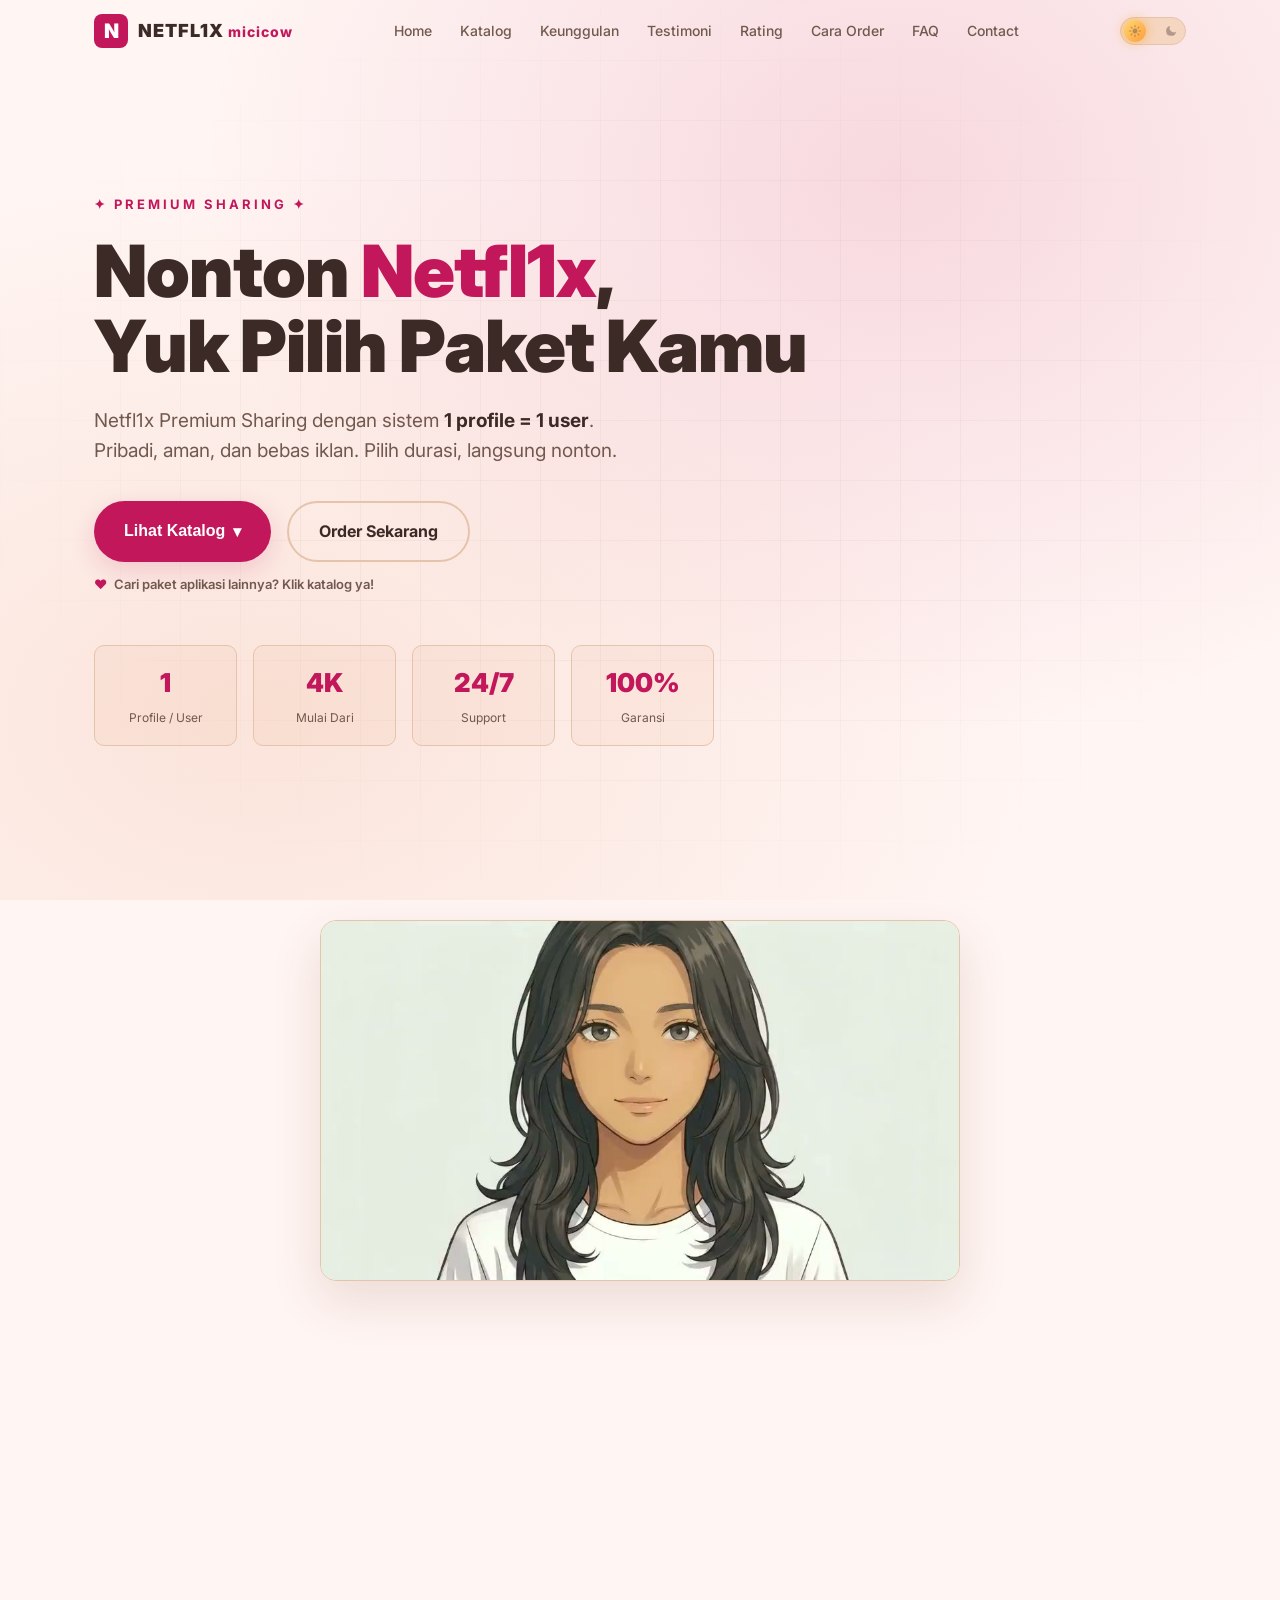
==== commit eb2a3905: "update function lihat katalog" ====
--- a/index.html
+++ b/index.html
@@ -3,6 +3,9 @@
 <head>
   <meta charset="UTF-8" />
   <meta name="viewport" content="width=device-width, initial-scale=1.0" />
+  <!-- Mulai ambil katalog dari Firestore sedini mungkin, sebelum modul & CSS dimuat. -->
+  <link rel="preconnect" href="https://firestore.googleapis.com" />
+  <script src="js/catalog-preload.js"></script>
   <title>Netfl1x micicow — Premium Sharing</title>
   <meta name="description" content="Netfl1x Premium Sharing — harga murah, garansi. Cuma 1 profile 1 user. Order cepat via WhatsApp." />
   <meta name="theme-color" content="#0b0b0f" />
@@ -90,35 +93,15 @@
         Netfl1x Premium Sharing dengan sistem <strong>1 profile = 1 user</strong>.
         Pribadi, aman, dan bebas iklan. Pilih durasi, langsung nonton.
       </p>
-      <!-- Tombol Lihat Katalog = pintu memilih katalog -->
+      <!-- Tombol Lihat Katalog = membuka popup pilihan katalog -->
       <div class="catalog-finder">
         <div class="hero-actions">
-          <button class="btn btn-primary btn-lg" id="catalogMenuBtn" type="button" aria-expanded="false" aria-controls="catalogMenu">
+          <button class="btn btn-primary btn-lg" id="catalogMenuBtn" type="button" aria-haspopup="dialog" aria-controls="catalogModal">
             Lihat Katalog <span aria-hidden="true">▾</span>
           </button>
           <a href="#" class="btn btn-outline btn-lg js-order">Order Sekarang</a>
         </div>
         <p class="finder-hint"><span aria-hidden="true">♥</span> Cari paket aplikasi lainnya? Klik katalog ya!</p>
-        <div class="finder-panel" id="catalogMenu" hidden>
-          <p class="finder-label">Pilih katalog</p>
-          <div class="finder-options">
-            <a href="#katalog" class="finder-option" data-finder-link>
-              <span class="finder-option-icon" aria-hidden="true"><i class="fi fi-br-film"></i></span>
-              <span class="finder-option-text"><strong>Netflix</strong><small>Premium Sharing</small></span>
-              <span class="finder-option-arrow" aria-hidden="true">→</span>
-            </a>
-            <a href="paket-lain.html#katalog-viu" class="finder-option" data-finder-link>
-              <span class="finder-option-icon" aria-hidden="true"><i class="fi fi-br-play"></i></span>
-              <span class="finder-option-text"><strong>Viu &amp; Video</strong><small>Paket sharing lainnya</small></span>
-              <span class="finder-option-arrow" aria-hidden="true">→</span>
-            </a>
-            <a href="paket-lain.html#katalog-disney" class="finder-option" data-finder-link>
-              <span class="finder-option-icon" aria-hidden="true"><i class="fi fi-br-film"></i></span>
-              <span class="finder-option-text"><strong>Disney+</strong><small>Sharing 6 user</small></span>
-              <span class="finder-option-arrow" aria-hidden="true">→</span>
-            </a>
-          </div>
-        </div>
       </div>
 
       <div class="hero-stats">
@@ -438,6 +421,19 @@
     </div>
   </footer>
 
+  <!-- Popup pilih katalog -->
+  <div class="catalog-modal" id="catalogModal" hidden>
+    <div class="catalog-modal-overlay" data-catalog-modal-close></div>
+    <div class="catalog-modal-box" role="dialog" aria-modal="true" aria-labelledby="catalogModalTitle">
+      <button class="catalog-modal-close" type="button" data-catalog-modal-close aria-label="Tutup pilihan katalog">&times;</button>
+      <p class="section-eyebrow">PILIH KATALOG</p>
+      <h3 class="catalog-modal-title" id="catalogModalTitle">Mau nonton apa hari ini?</h3>
+      <div class="finder-options" id="catalogMenuOptions">
+        <!-- Diisi JS dari master katalog -->
+      </div>
+    </div>
+  </div>
+
   <!-- Modal form order katalog -->
   <div class="order-modal" id="orderModal" hidden>
     <div class="order-modal-overlay" data-close-order></div>
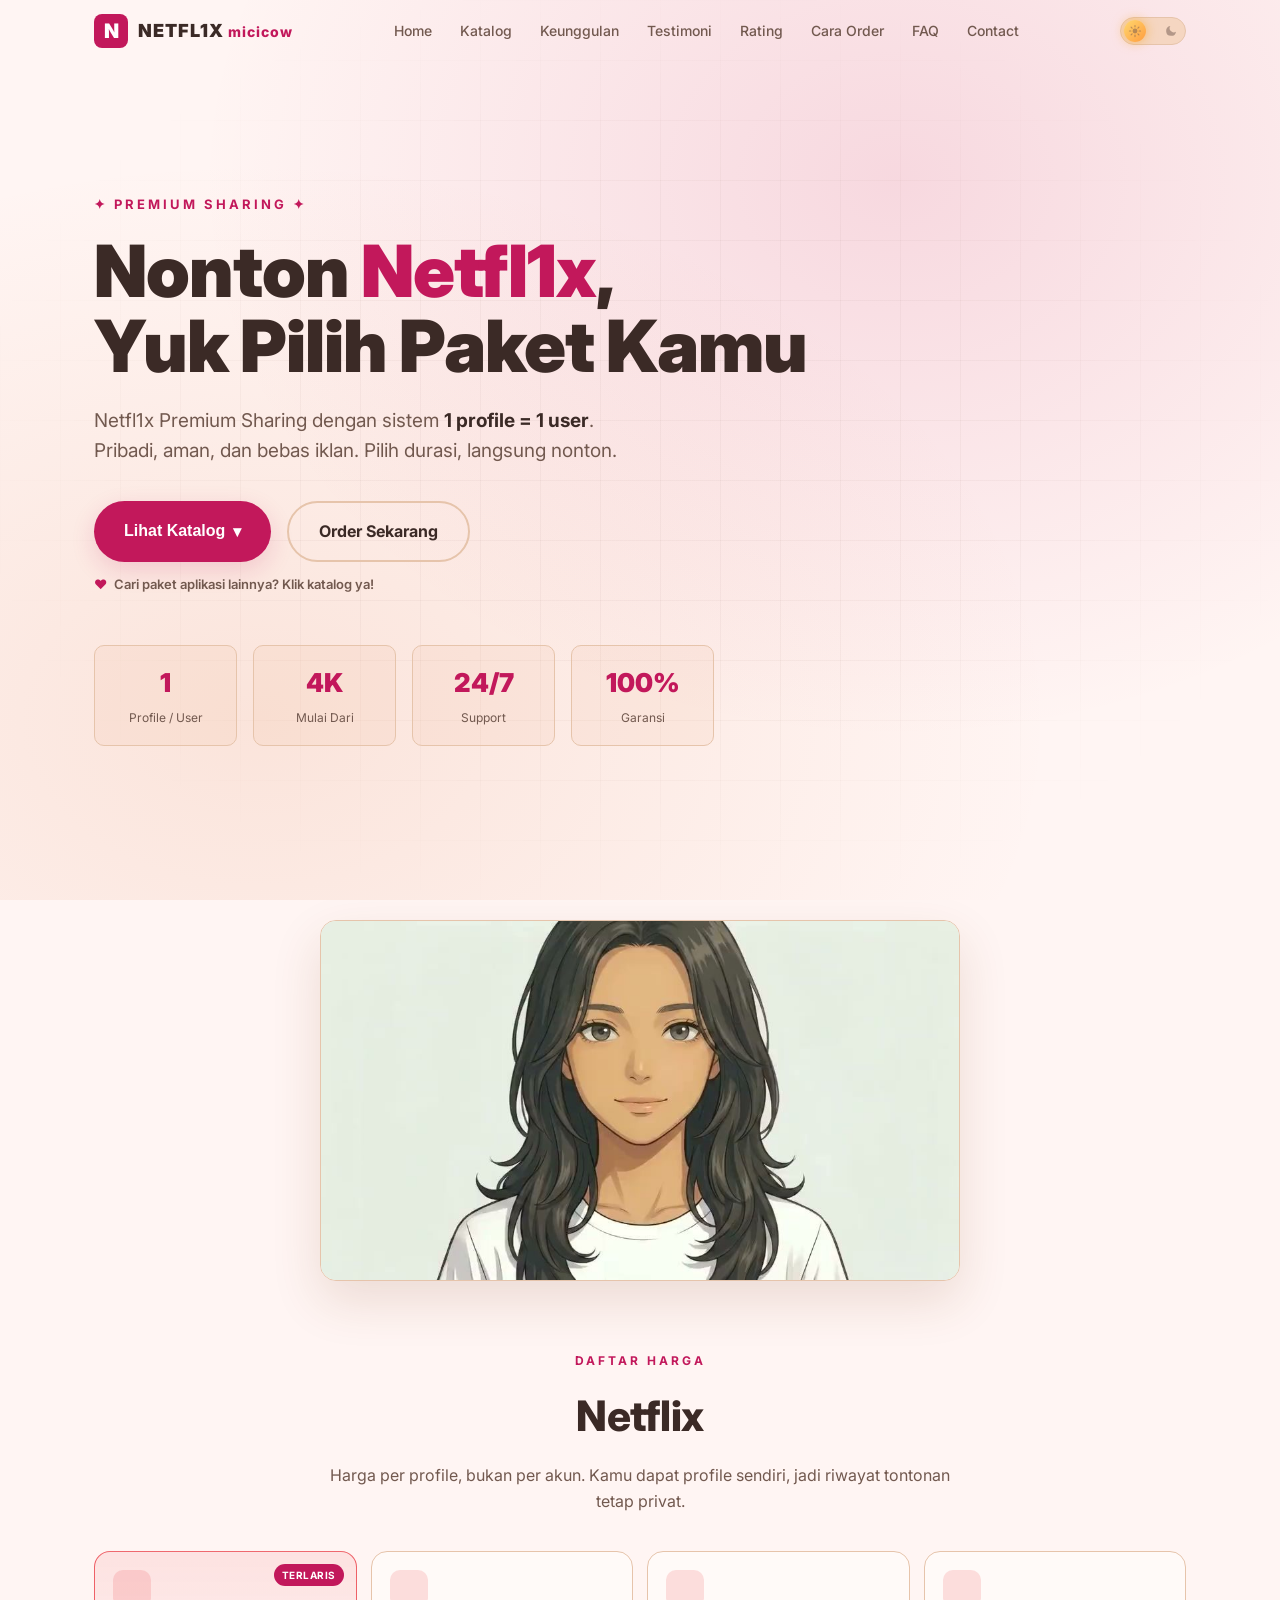
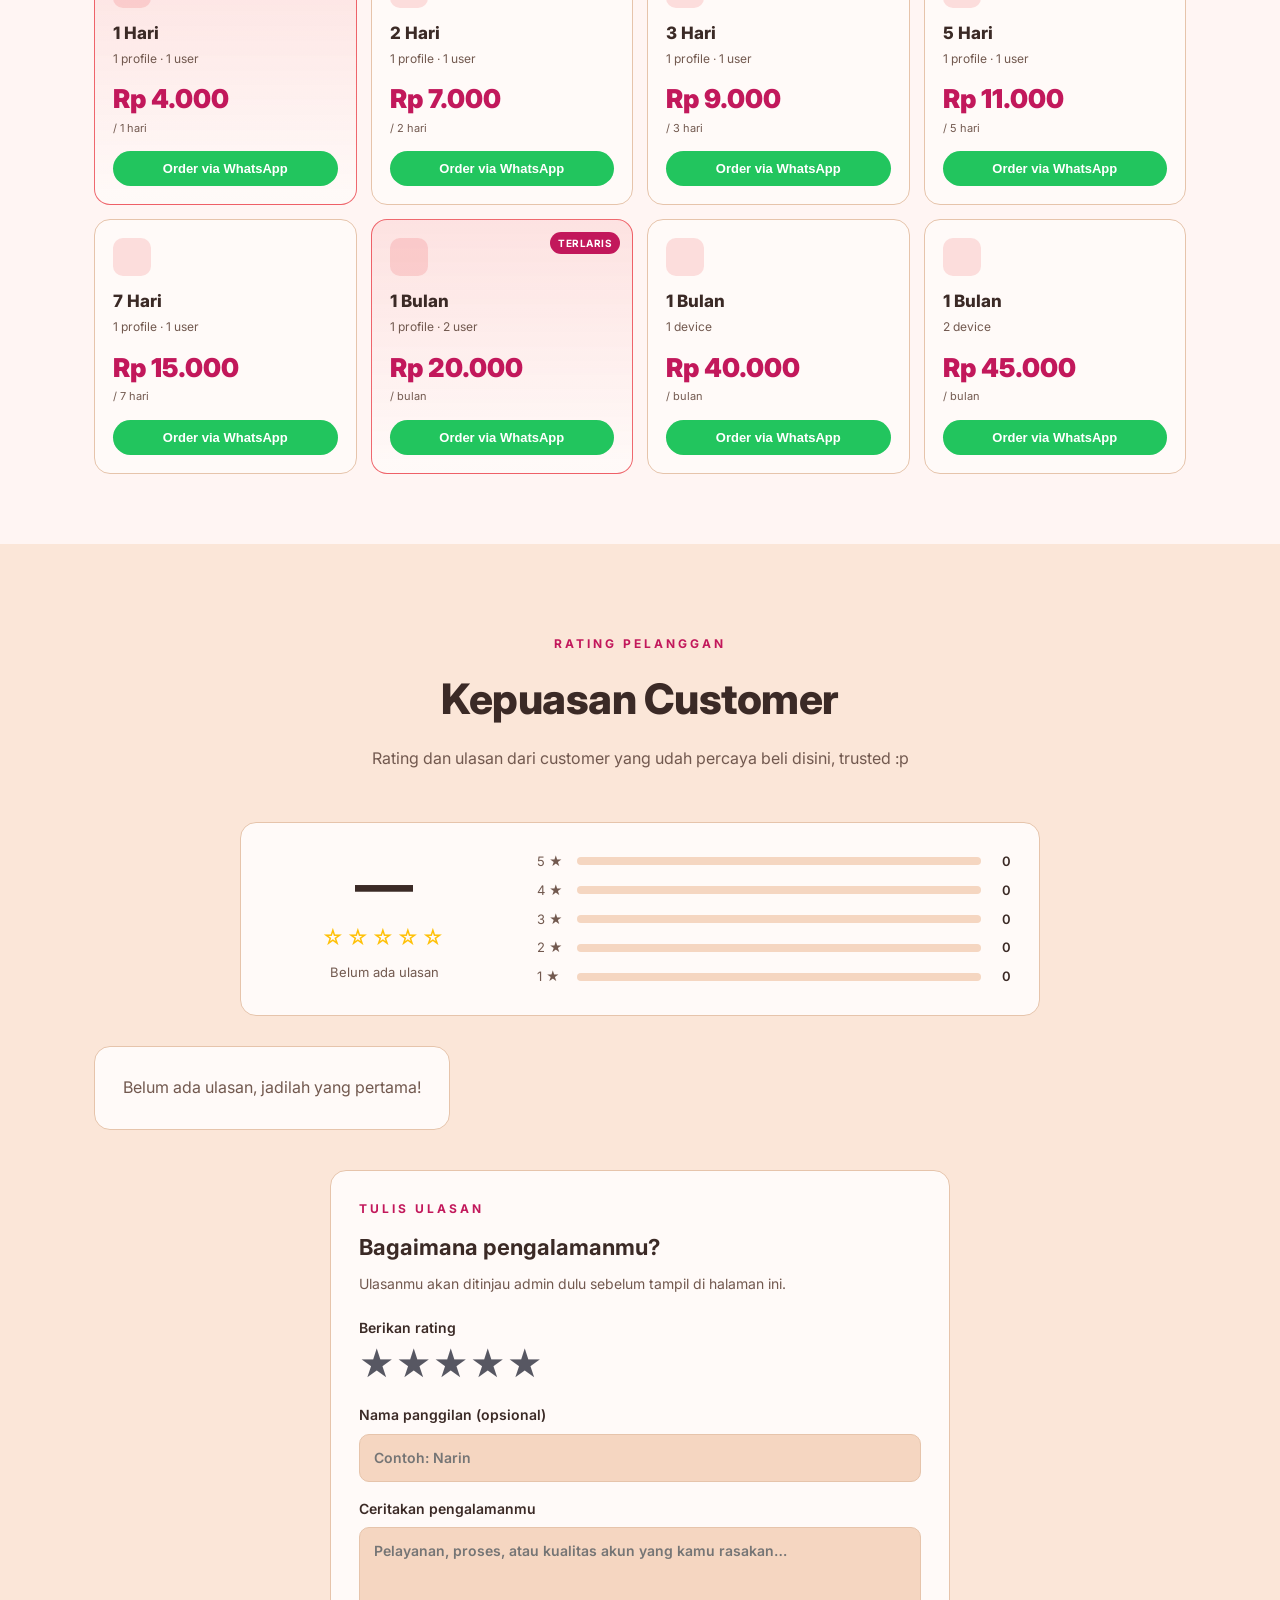
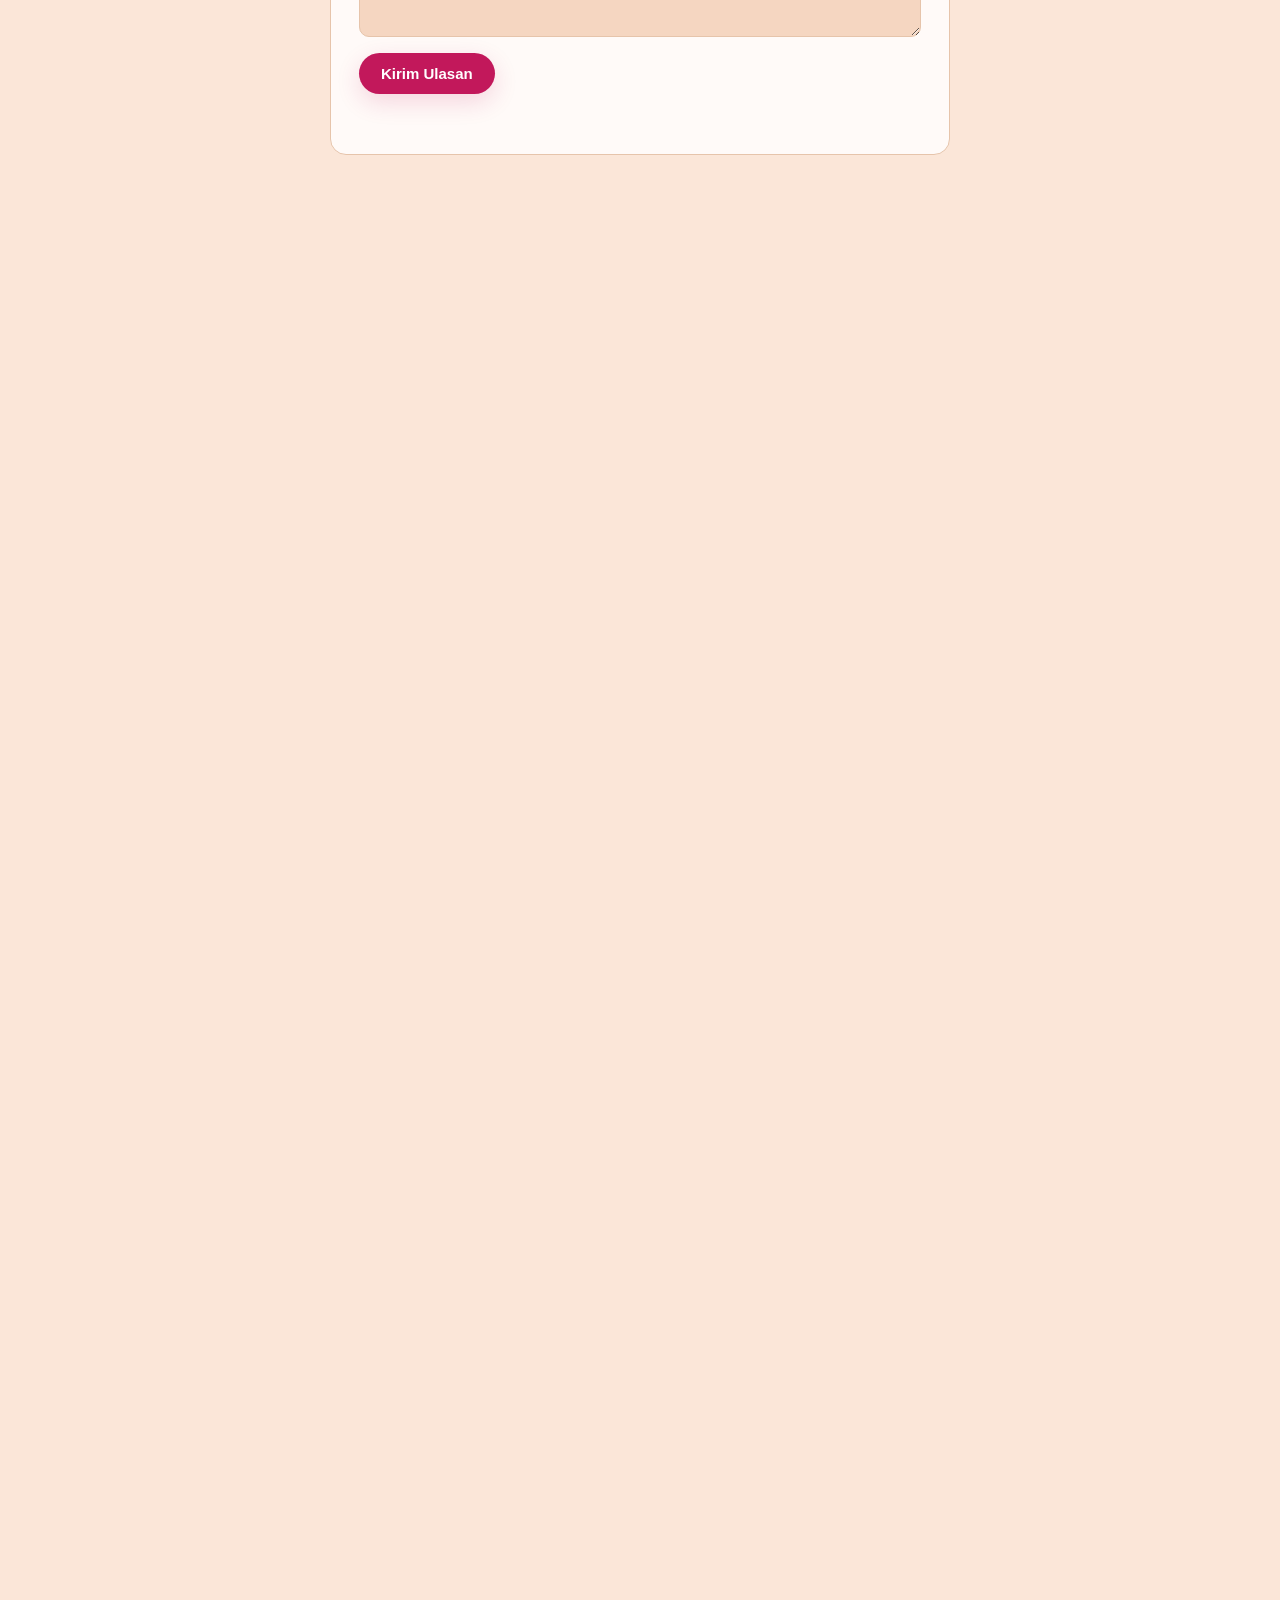
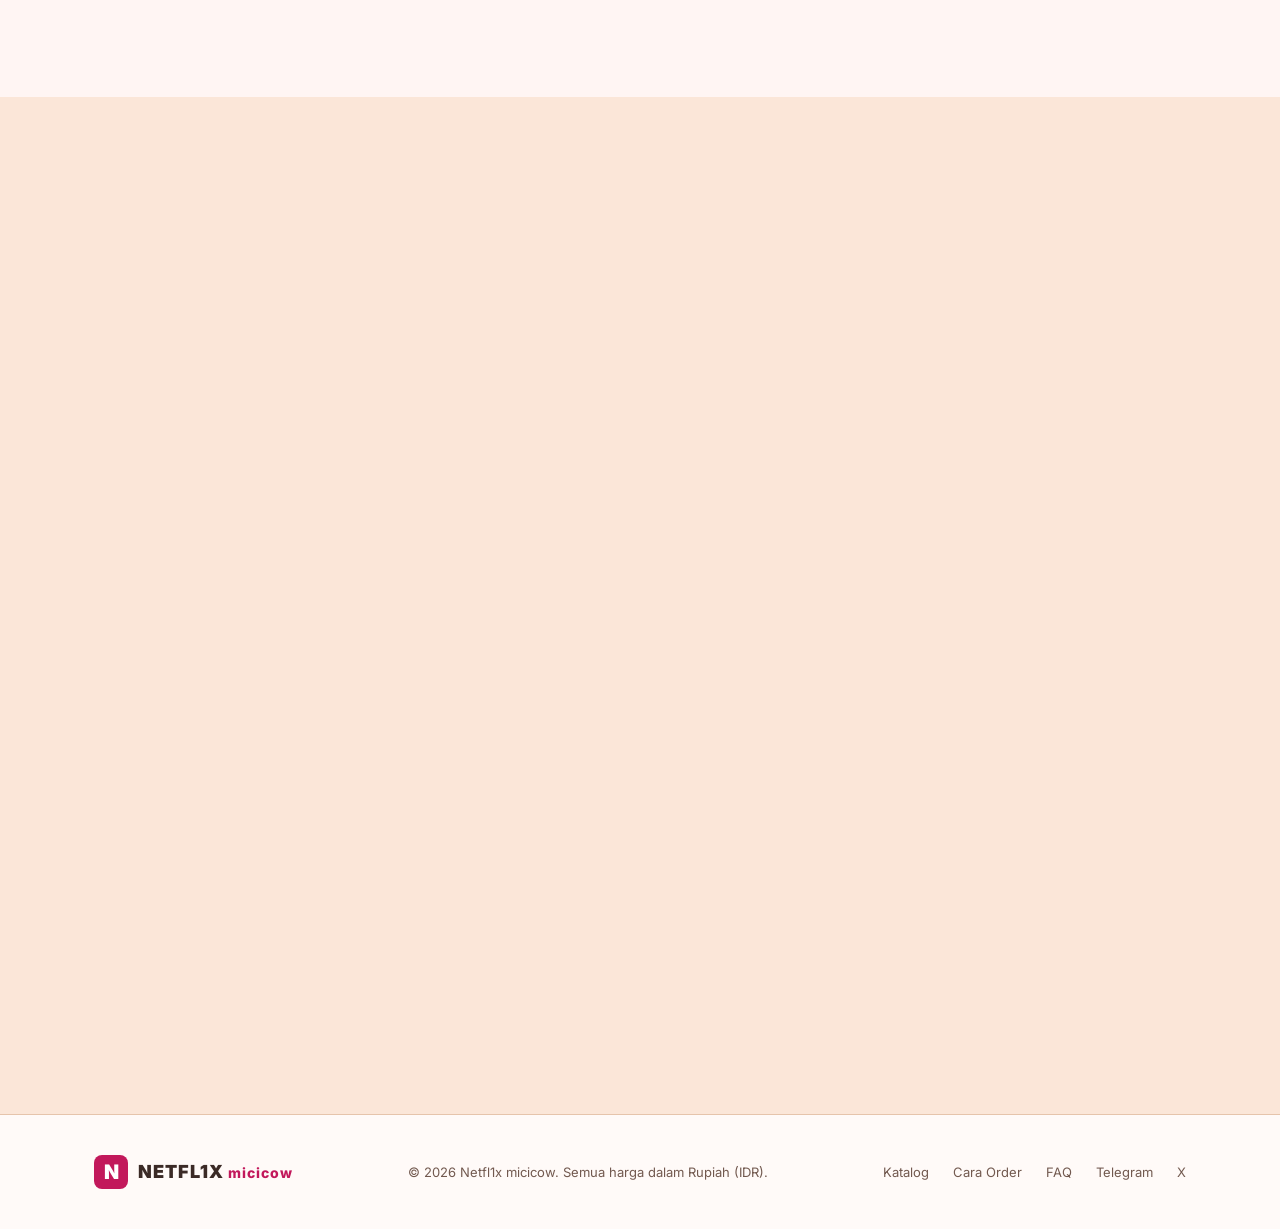
==== commit ab13cfc2: "Fix langganan, kompresi testimoni, rules, dan hardening UI" ====
--- a/index.html
+++ b/index.html
@@ -426,8 +426,8 @@
     <div class="catalog-modal-overlay" data-catalog-modal-close></div>
     <div class="catalog-modal-box" role="dialog" aria-modal="true" aria-labelledby="catalogModalTitle">
       <button class="catalog-modal-close" type="button" data-catalog-modal-close aria-label="Tutup pilihan katalog">&times;</button>
-      <p class="section-eyebrow">PILIH KATALOG</p>
-      <h3 class="catalog-modal-title" id="catalogModalTitle">Mau nonton apa hari ini?</h3>
+      <p class="section-eyebrow">KATALOG</p>
+      <h3 class="catalog-modal-title" id="catalogModalTitle">Pilih paket yang kamu mau</h3>
       <div class="finder-options" id="catalogMenuOptions">
         <!-- Diisi JS dari master katalog -->
       </div>
--- a/css/style.css
+++ b/css/style.css
@@ -38,6 +38,9 @@
 a { text-decoration: none; color: inherit; }
 img { max-width: 100%; display: block; }
 
+/* Class dengan display sendiri tetap harus patuh pada atribut hidden. */
+.btn[hidden], .carousel-arrow[hidden], .admin-account[hidden] { display: none !important; }
+
 .container {
   width: 100%;
   max-width: 1140px;
@@ -347,6 +350,19 @@
 .finder-option-arrow { margin-left: auto; color: var(--red); font-size: 18px; }
 @keyframes finderIn { from { opacity: 0; transform: translateY(-6px); } }
 
+/* Popup pilih katalog */
+.catalog-modal { position: fixed; inset: 0; z-index: 310; display: grid; place-items: center; padding: 20px; }
+.catalog-modal[hidden] { display: none; }
+.catalog-modal-overlay { position: absolute; inset: 0; background: rgba(0, 0, 0, .6); }
+.catalog-modal-box {
+  position: relative; width: 100%; max-width: 440px;
+  max-height: calc(100dvh - 40px); overflow-y: auto;
+  padding: 26px; border: 1px solid var(--border); border-radius: var(--radius);
+  background: var(--card); box-shadow: var(--shadow); animation: orderModalIn .2s ease;
+}
+.catalog-modal-close { position: absolute; top: 12px; right: 16px; padding: 0 4px; border: 0; background: none; color: var(--text-muted); font-size: 24px; line-height: 1; cursor: pointer; }
+.catalog-modal-title { font-size: 20px; margin: 6px 0 18px; }
+
 .hero-stats {
   display: grid;
   grid-template-columns: repeat(4, 1fr);
@@ -494,6 +510,7 @@
 /* ---------- Katalog alternatif (Viu & Video) ---------- */
 .katalog-alt {
   position: relative; overflow: hidden;
+  padding: 44px 0;
   border-top: 1px solid var(--border); border-bottom: 1px solid var(--border);
   background:
     radial-gradient(ellipse at 12% 0%, var(--alt-glow) 0%, transparent 50%),
@@ -501,7 +518,8 @@
 }
 .katalog-alt .section-eyebrow { color: var(--alt-accent); }
 .katalog-alt .container { position: relative; z-index: 1; }
-.catalog-group-list { display: grid; gap: 36px; }
+.catalog-group-list { display: grid; gap: 24px; }
+.katalog-alt .section-head { margin-bottom: 24px; }
 .group-title {
   display: flex; align-items: center; gap: 14px;
   font-size: 13px; letter-spacing: 2.5px; font-weight: 800;
@@ -513,8 +531,8 @@
 .group-title span { white-space: nowrap; }
 .catalog-groups {
   display: grid;
-  grid-template-columns: repeat(auto-fit, minmax(200px, 1fr));
-  gap: 16px; justify-items: center;
+  grid-template-columns: repeat(auto-fill, minmax(220px, 260px));
+  gap: 16px; justify-content: center; justify-items: center;
 }
 .katalog-alt .card { width: 100%; max-width: 260px; }
 .card-group {
@@ -650,6 +668,19 @@
 .admin-testimoni-card { position: relative; aspect-ratio: 9 / 16; border-radius: var(--radius-sm); overflow: hidden; border: 1px solid var(--border); background: var(--bg-3); }
 .admin-testimoni-card img { width: 100%; height: 100%; object-fit: cover; }
 .admin-testimoni-card button { position: absolute; top: 6px; right: 6px; width: 26px; height: 26px; padding: 0; line-height: 1; font-size: 16px; border-radius: 50%; }
+.admin-testimoni-card .testimoni-size {
+  position: absolute;
+  left: 0;
+  right: 0;
+  bottom: 0;
+  padding: 4px 6px;
+  background: rgba(0, 0, 0, 0.65);
+  color: #fff;
+  font-size: 10px;
+  line-height: 1.3;
+  text-align: center;
+  overflow-wrap: anywhere;
+}
 .admin-review-card { padding: 20px; }
 .admin-review-card > div:first-child { display: flex; flex-direction: column; }
 .admin-review-card p { color: var(--text-muted); font-size: 14px; white-space: pre-wrap; }
@@ -680,6 +711,35 @@
 .sync-secret-row code { padding: 6px 10px; border-radius: 6px; background: var(--bg-3); color: #ff959a; font-size: 12px; overflow-wrap: anywhere; }
 .telegram-help code { background: var(--bg-3); padding: 2px 6px; border-radius: 4px; }
 @media (max-width: 720px) { .langganan-form { grid-template-columns: 1fr; } }
+
+/* Master katalog & paket */
+.admin-katalog { margin-top: 34px; }
+.admin-katalog .admin-subtitle { font-size: 16px; margin: 26px 0 8px; padding-top: 18px; border-top: 1px solid var(--border); }
+.admin-form { display: grid; grid-template-columns: repeat(2, minmax(0, 1fr)); gap: 0 16px; }
+.admin-form input[type="hidden"] { display: none; }
+.admin-form .review-field { margin: 10px 0; min-width: 0; }
+.admin-form .review-field input, .admin-form .review-field select { margin-top: 6px; padding: 10px 12px; }
+.admin-form .checkbox-field { display: flex; align-items: center; gap: 8px; }
+.admin-form .checkbox-field input { width: auto; margin: 0; accent-color: var(--red); }
+.admin-form-actions { grid-column: 1 / -1; display: flex; gap: 10px; flex-wrap: wrap; margin-top: 6px; }
+.admin-catalog-list { display: grid; gap: 10px; margin-top: 12px; }
+.admin-catalog-row { display: flex; align-items: center; gap: 12px; flex-wrap: wrap; padding: 14px 16px; border: 1px solid var(--border); border-radius: var(--radius-sm); background: var(--bg-3); }
+.admin-catalog-row .row-main { flex: 1 1 240px; min-width: 0; }
+.admin-catalog-row .row-meta { display: block; color: var(--text-muted); font-size: 12px; margin-top: 4px; overflow-wrap: anywhere; }
+.admin-catalog-row .admin-actions { margin-top: 0; }
+.admin-subtitle-row { margin-top: 26px; padding-top: 18px; border-top: 1px solid var(--border); }
+.admin-subtitle-row .admin-subtitle { margin: 0; padding: 0; border: 0; }
+.admin-modal { position: fixed; inset: 0; z-index: 320; display: grid; place-items: center; padding: 20px; }
+.admin-modal[hidden] { display: none; }
+.admin-modal-overlay { position: absolute; inset: 0; background: rgba(0, 0, 0, .6); }
+.admin-modal-box { position: relative; width: 100%; max-width: 640px; max-height: calc(100dvh - 40px); overflow-y: auto; padding: 28px; border: 1px solid var(--border); border-radius: var(--radius); background: var(--card); box-shadow: var(--shadow); animation: orderModalIn .2s ease; }
+.admin-modal-close { position: absolute; top: 12px; right: 16px; padding: 0 4px; border: 0; background: none; color: var(--text-muted); font-size: 24px; line-height: 1; cursor: pointer; }
+.admin-modal-title { font-size: 20px; margin: 6px 0 14px; }
+.admin-modal .admin-form { margin-top: 0; }
+@media (max-width: 720px) {
+  .admin-form { grid-template-columns: 1fr; }
+  .admin-modal-box { padding: 22px 18px; }
+}
 
 /* Catatan keuangan harian */
 .admin-keuangan { margin-top: 34px; }
@@ -786,12 +846,15 @@
   justify-content: center;
   padding: 24px;
   opacity: 0;
+  visibility: hidden;
   pointer-events: none;
-  transition: opacity 0.25s ease;
+  transition: opacity 0.25s ease, visibility 0s linear 0.25s;
 }
 .lightbox.open {
   opacity: 1;
+  visibility: visible;
   pointer-events: auto;
+  transition: opacity 0.25s ease, visibility 0s;
 }
 .lightbox-img {
   max-width: 100%;
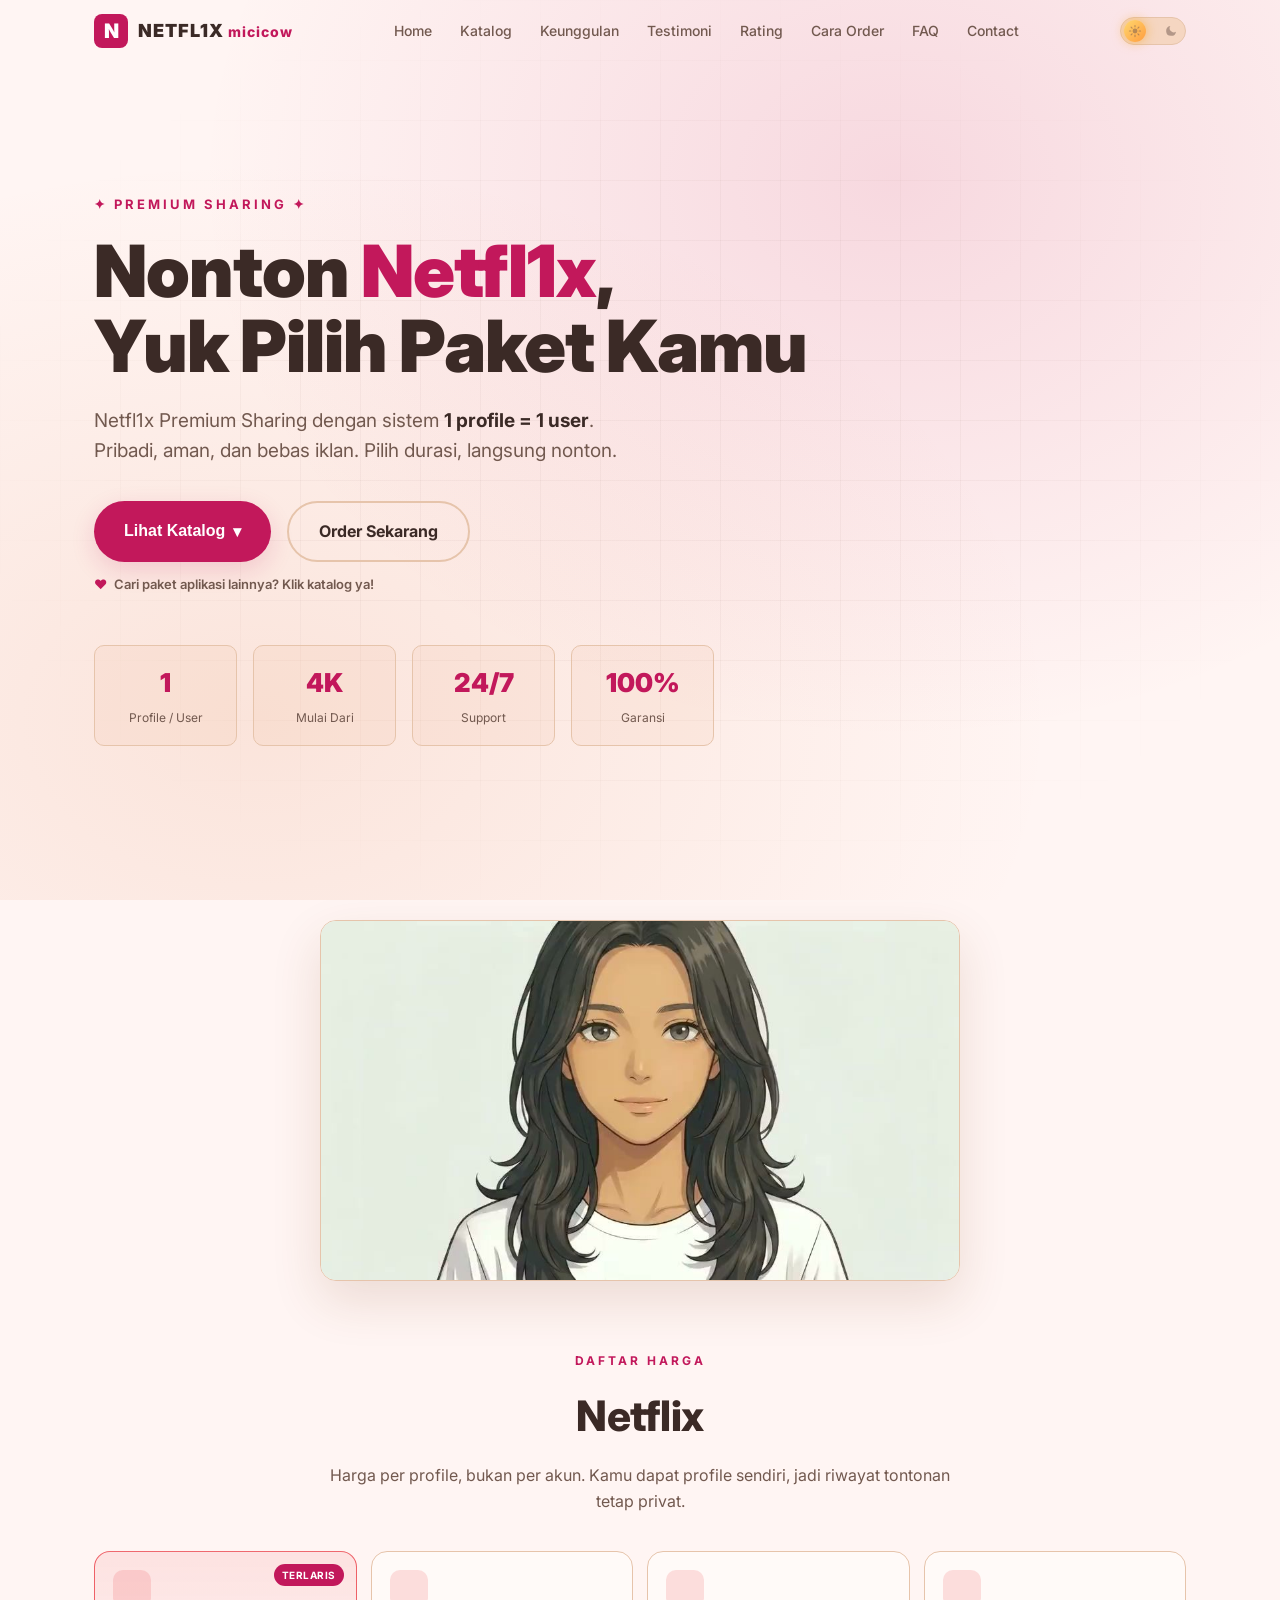
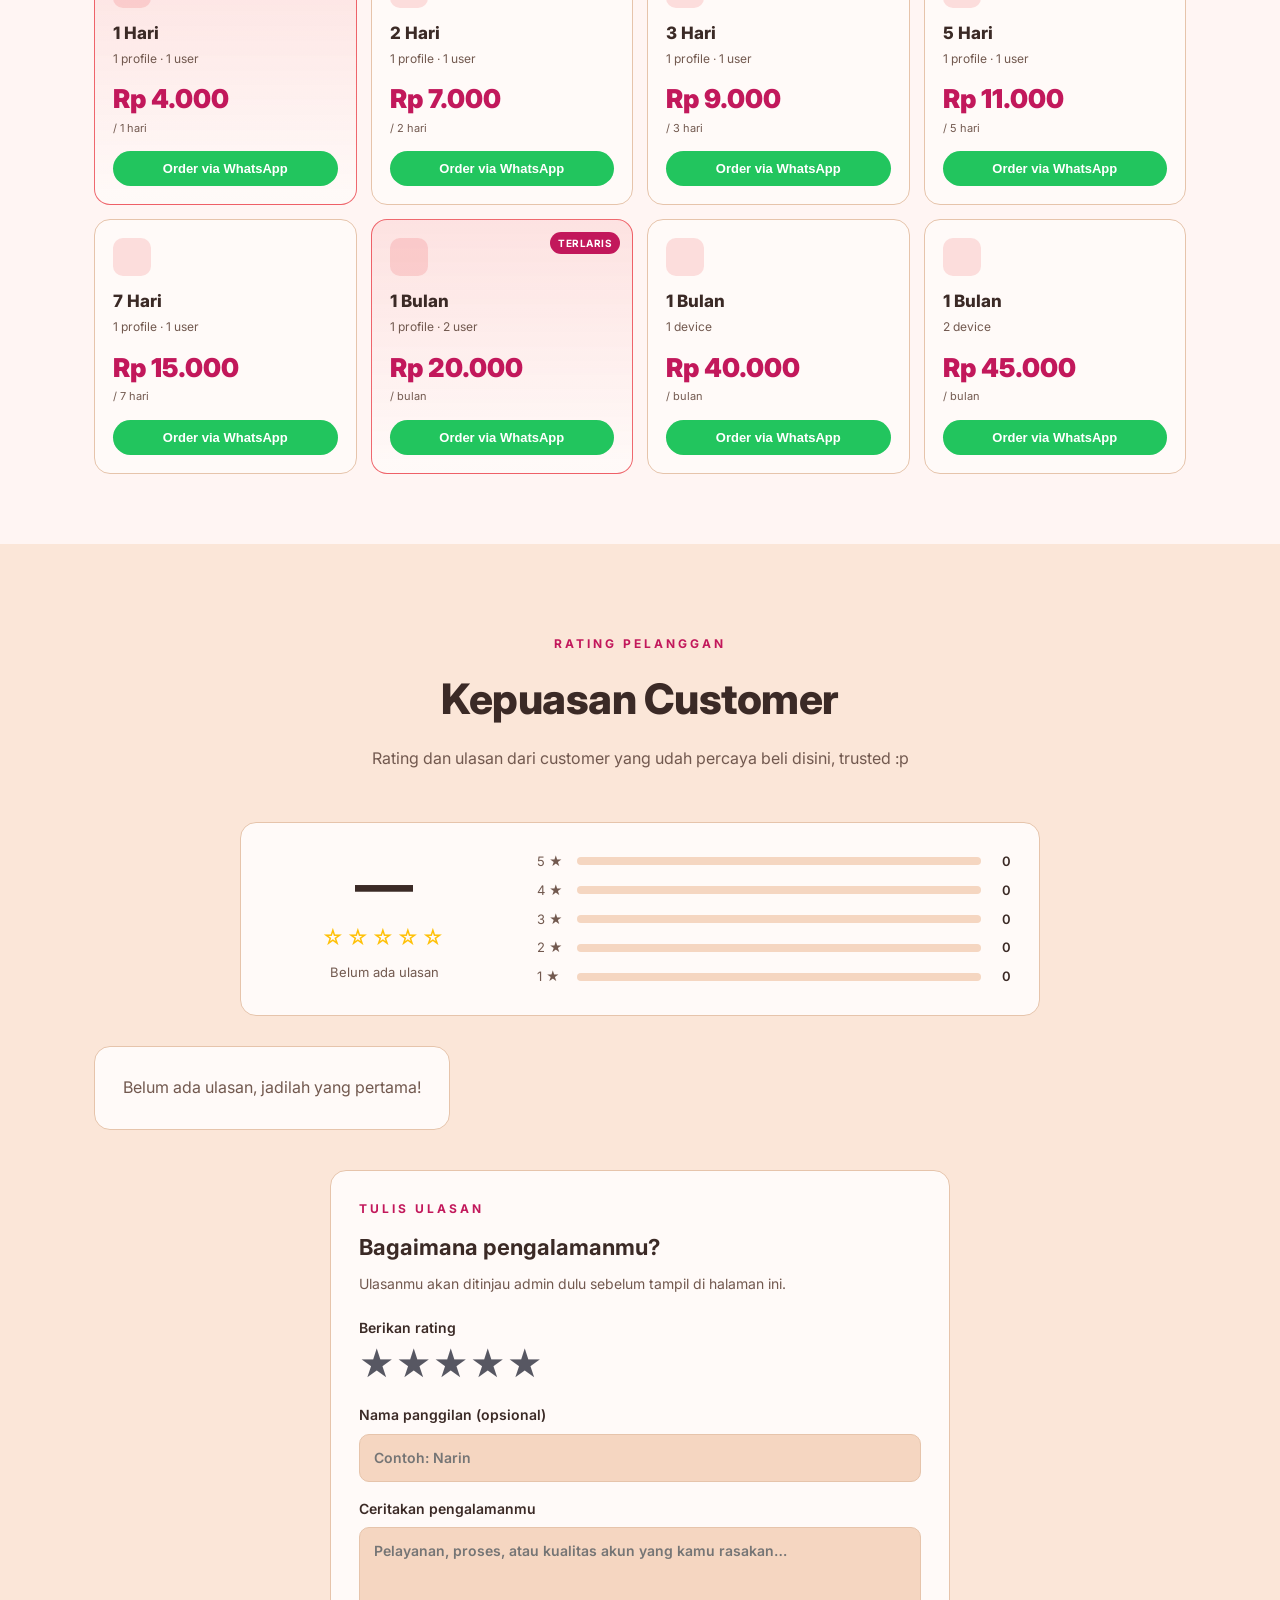
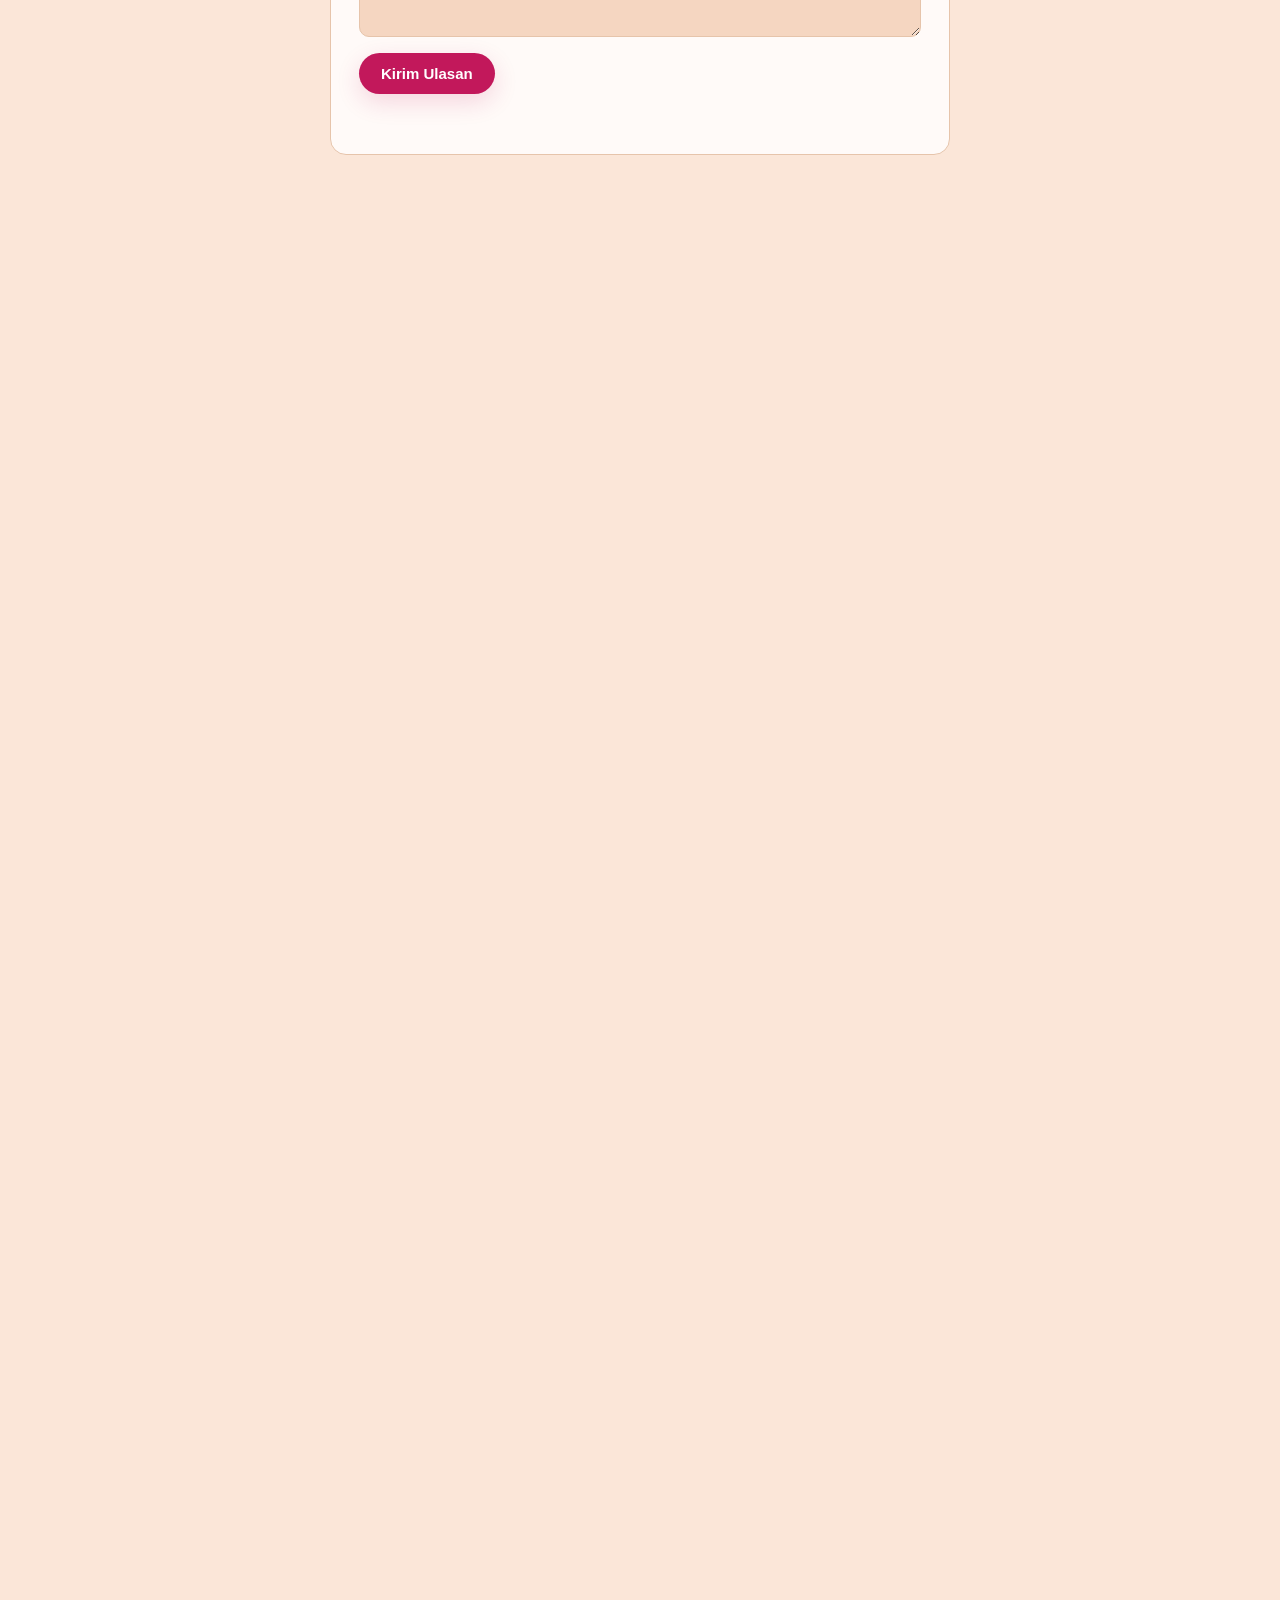
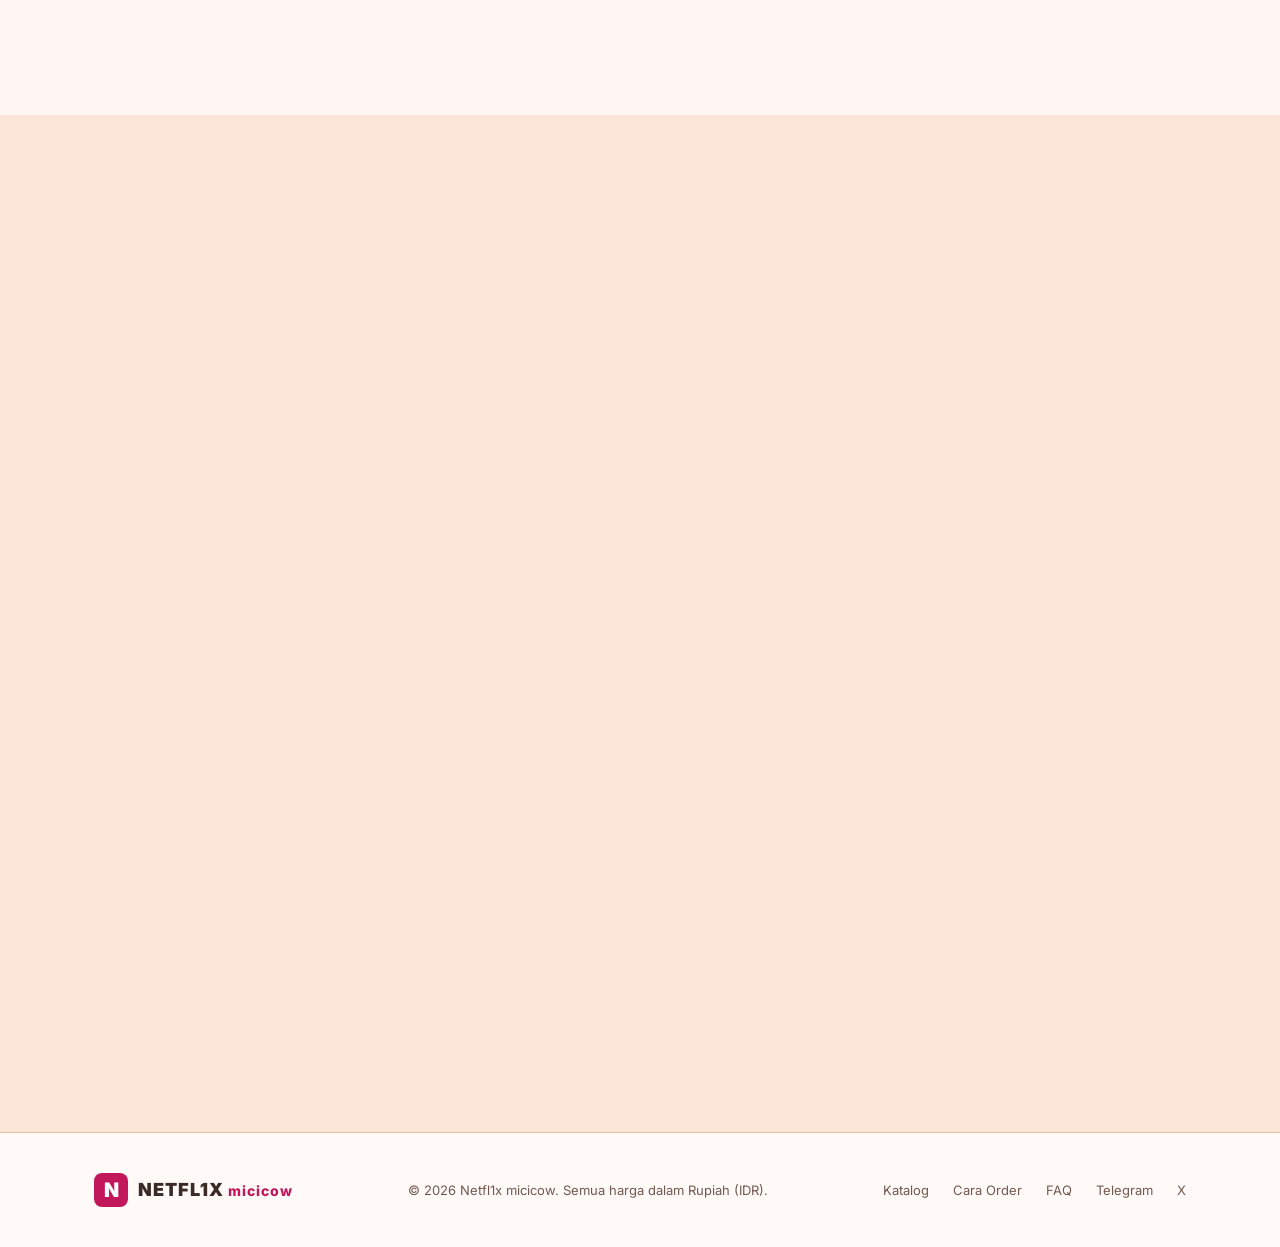
==== commit 31f6623e: "Pagination testimoni 4 per halaman" ====
--- a/index.html
+++ b/index.html
@@ -296,11 +296,11 @@
         <button class="carousel-arrow carousel-arrow-next" id="testimoniNext" type="button" aria-label="Testimoni berikutnya" hidden>
           <svg width="18" height="18" viewBox="0 0 24 24" fill="none" stroke="currentColor" stroke-width="2.5" stroke-linecap="round" stroke-linejoin="round" aria-hidden="true"><path d="M9 18l6-6-6-6"/></svg>
         </button>
-      </div>
-    </div>
-  </section>
-
-  <!-- Lightbox -->
+      <div class="testimoni-more">
+        <button class="btn btn-outline" id="testimoniMore" type="button" hidden>Muat testimoni lainnya</button>
+      </div>
+    </div>
+  </section>
   <div class="lightbox" id="lightbox" role="dialog" aria-modal="true" aria-label="Testimoni diperbesar" aria-hidden="true">
     <button class="lightbox-close" id="lightboxClose" aria-label="Tutup">&times;</button>
     <img class="lightbox-img" id="lightboxImg" src="" alt="Testimoni diperbesar" />
--- a/css/style.css
+++ b/css/style.css
@@ -601,9 +601,9 @@
 .review-stars { font-size: 16px; margin: 14px 0 8px; }
 .review-card p { color: var(--text-muted); font-size: 14px; white-space: pre-wrap; }
 .review-empty { grid-column: 1 / -1; color: var(--text-muted); text-align: center; padding: 28px; }
-.review-more { margin: 18px auto 0; text-align: center; }
-.review-more .btn { min-width: 220px; }
-.review-more .btn:disabled { opacity: .65; cursor: wait; }
+.review-more, .testimoni-more { margin: 18px auto 0; text-align: center; }
+.review-more .btn, .testimoni-more .btn { min-width: 220px; }
+.review-more .btn:disabled, .testimoni-more .btn:disabled { opacity: .65; cursor: wait; }
 .review-form { max-width: 620px; margin: 40px auto 0; padding: 28px; }
 .review-form[hidden] { display: none; }
 .review-form-head { display: flex; justify-content: space-between; gap: 16px; align-items: flex-start; }
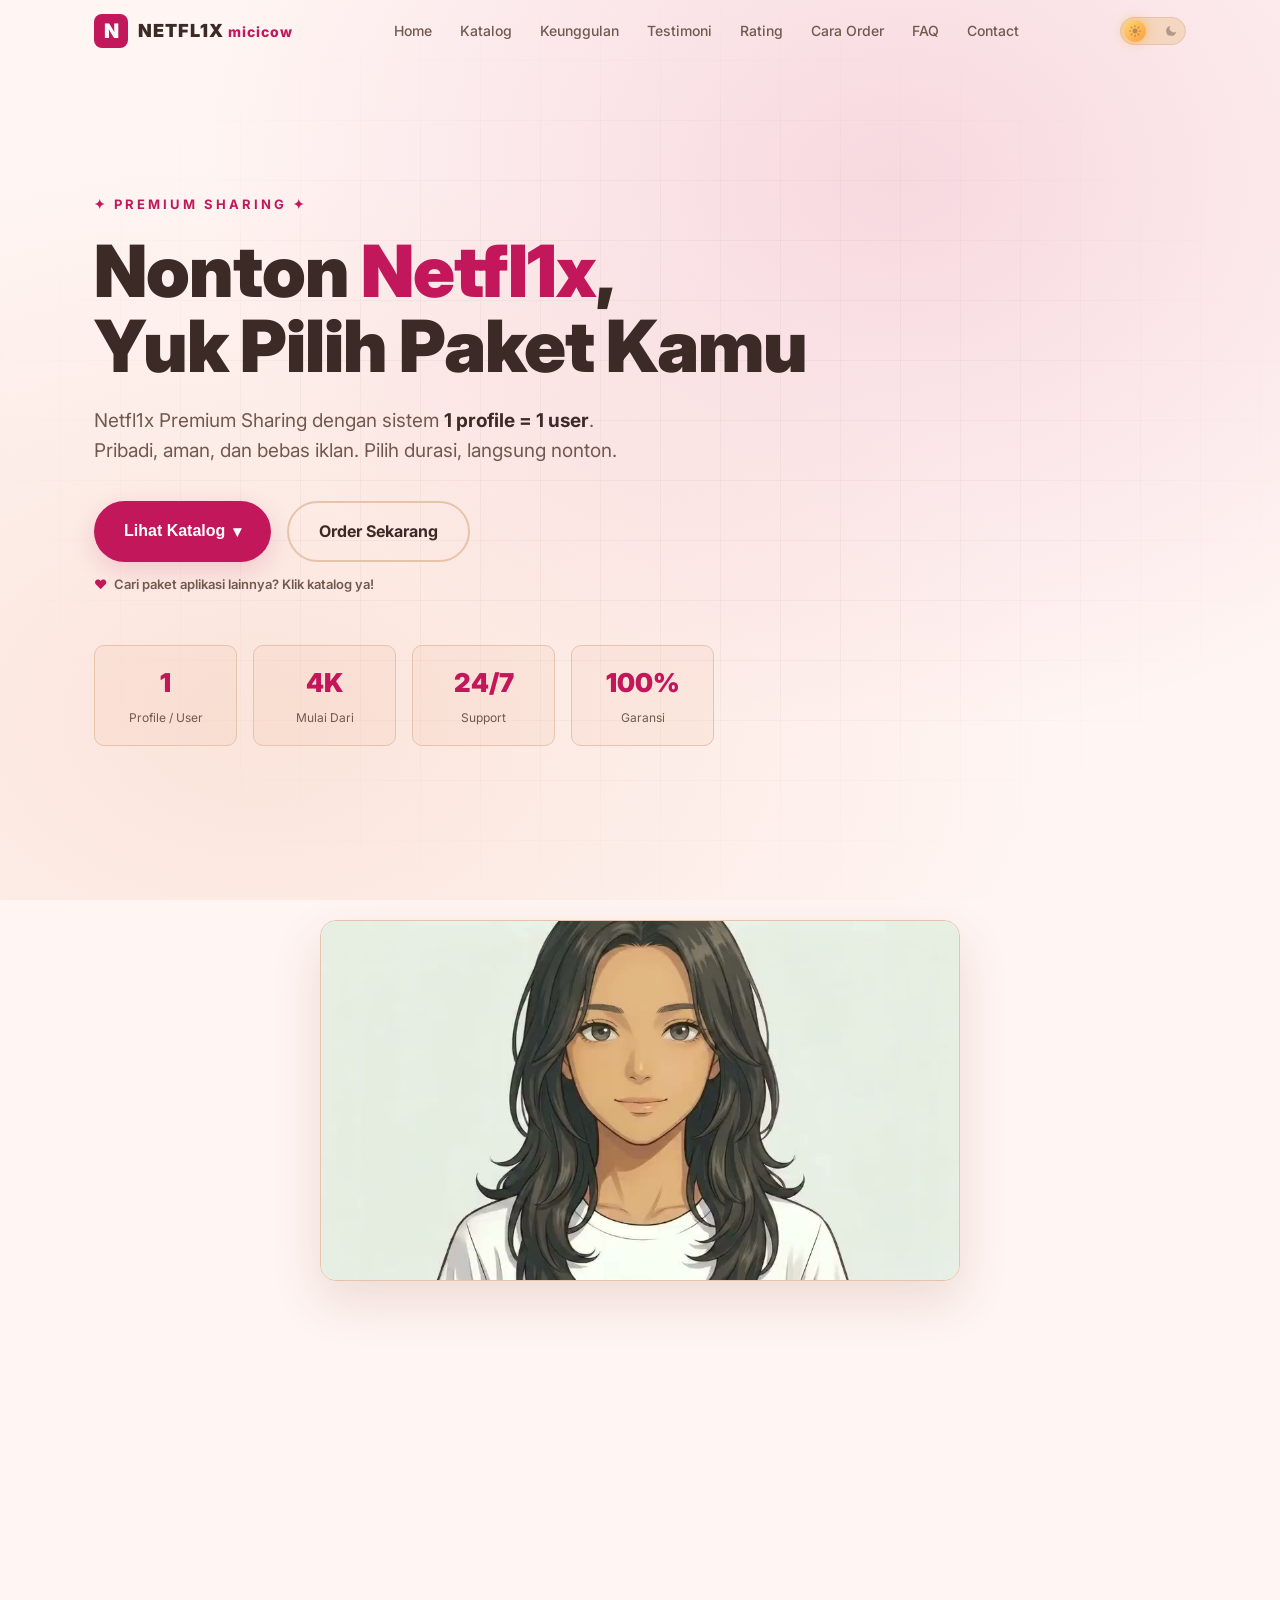
==== commit d111f751: "add client config untuk set up client" ====
--- a/index.html
+++ b/index.html
@@ -3,6 +3,8 @@
 <head>
   <meta charset="UTF-8" />
   <meta name="viewport" content="width=device-width, initial-scale=1.0" />
+  <!-- Konfigurasi klien: satu-satunya file yang diubah untuk klien baru. -->
+  <script src="js/client-config.js"></script>
   <!-- Mulai ambil katalog dari Firestore sedini mungkin, sebelum modul & CSS dimuat. -->
   <link rel="preconnect" href="https://firestore.googleapis.com" />
   <script src="js/catalog-preload.js"></script>
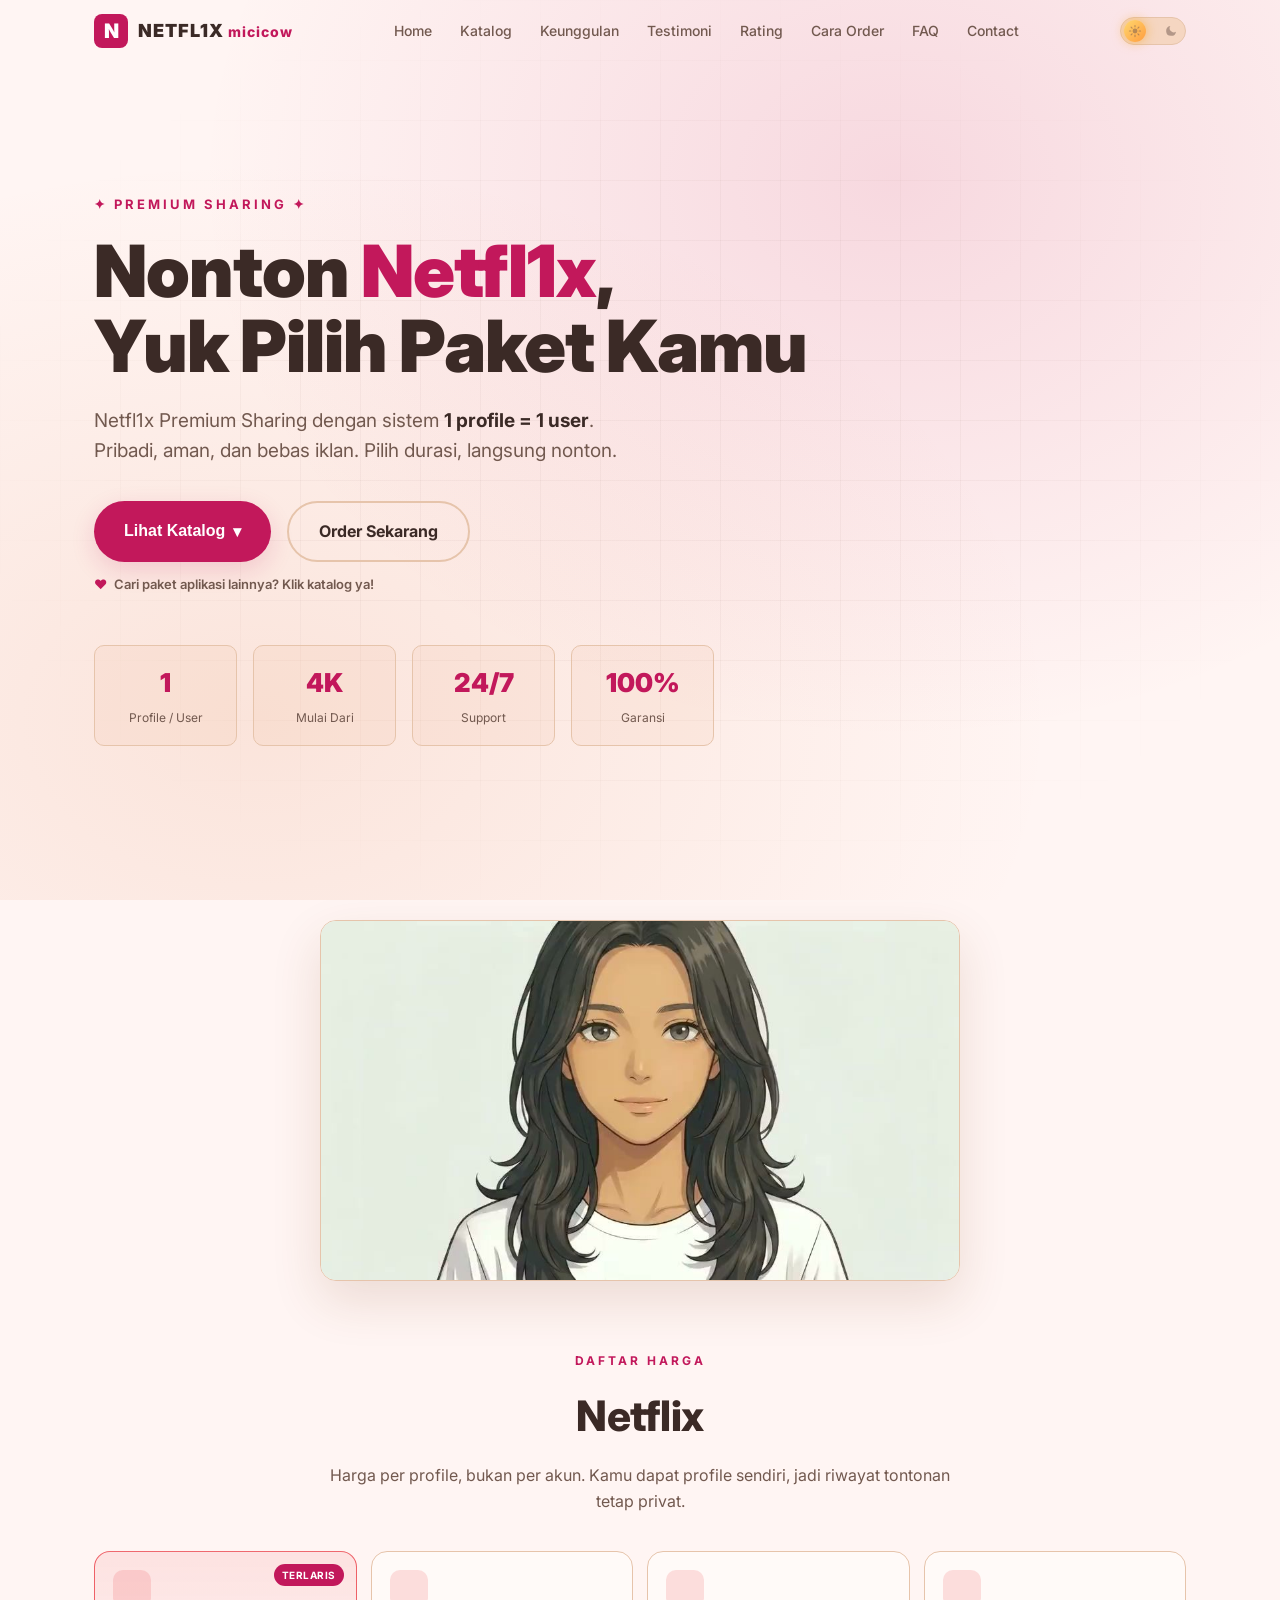
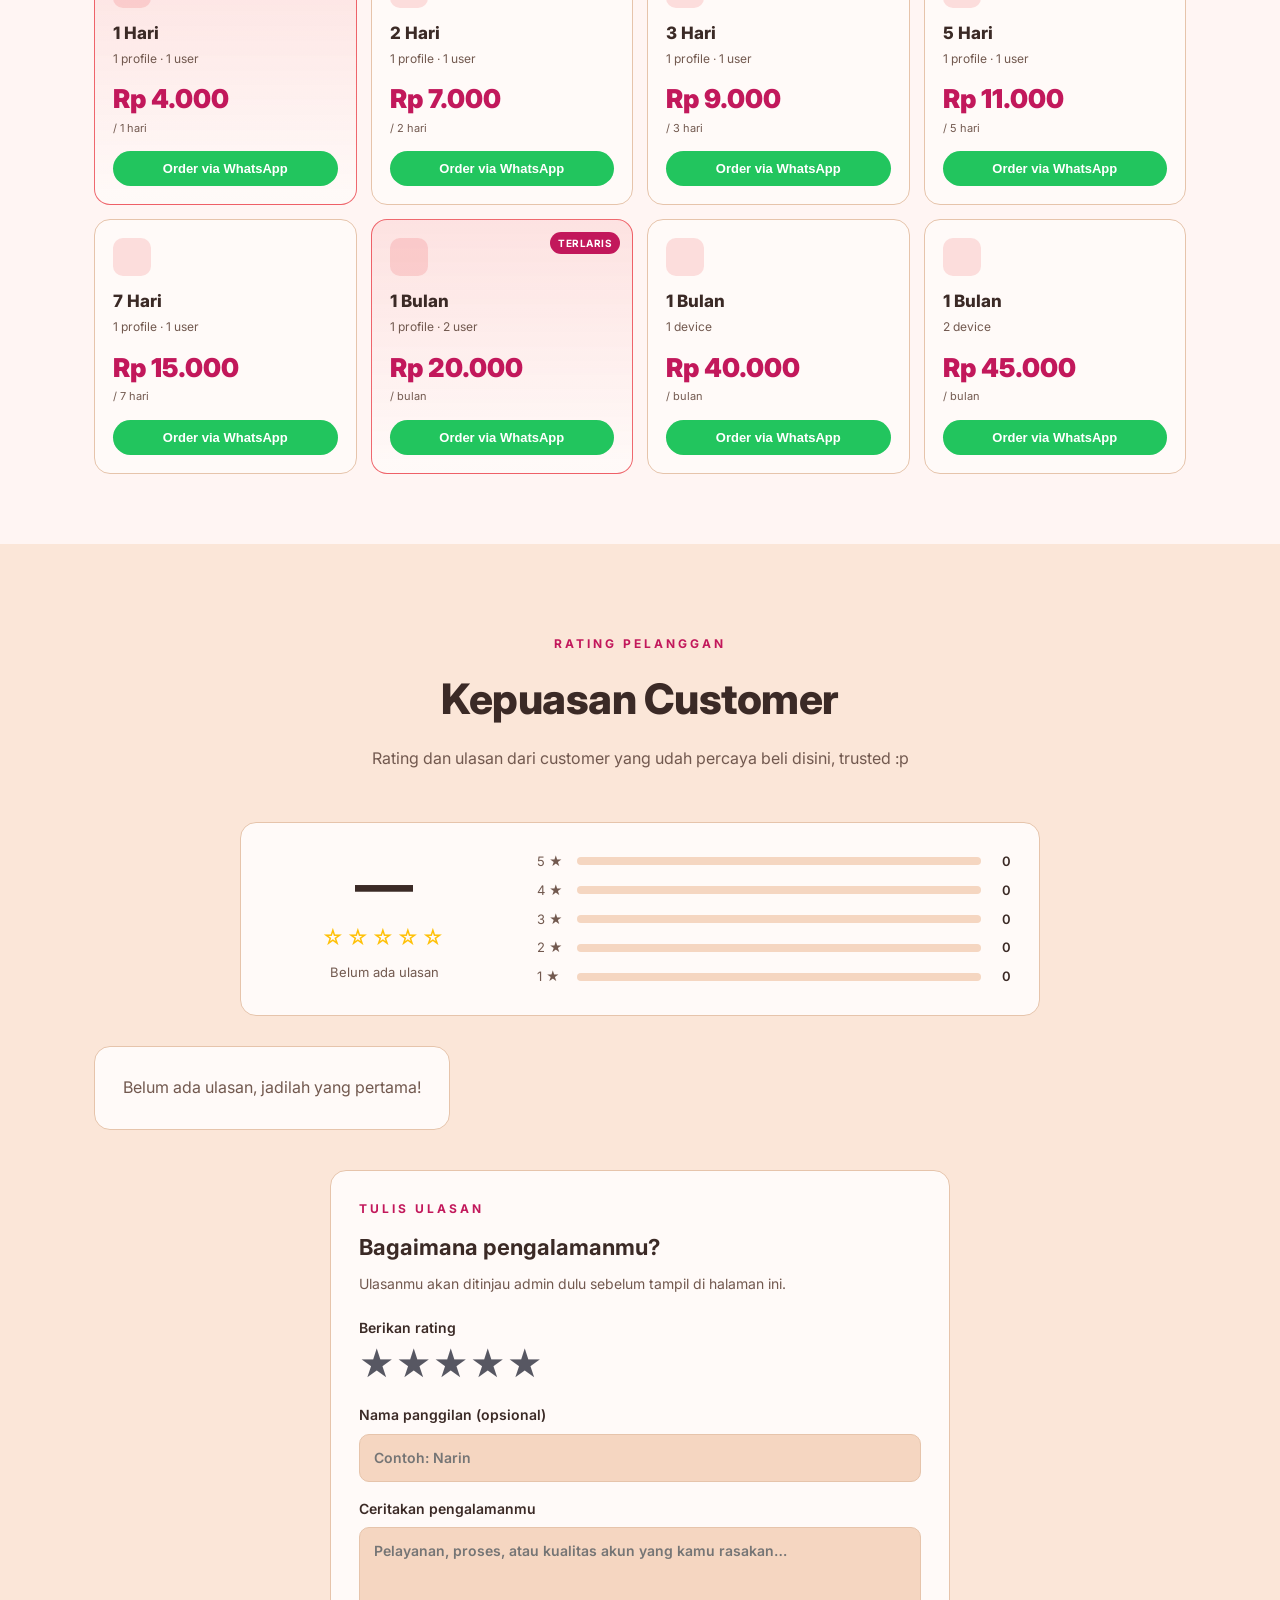
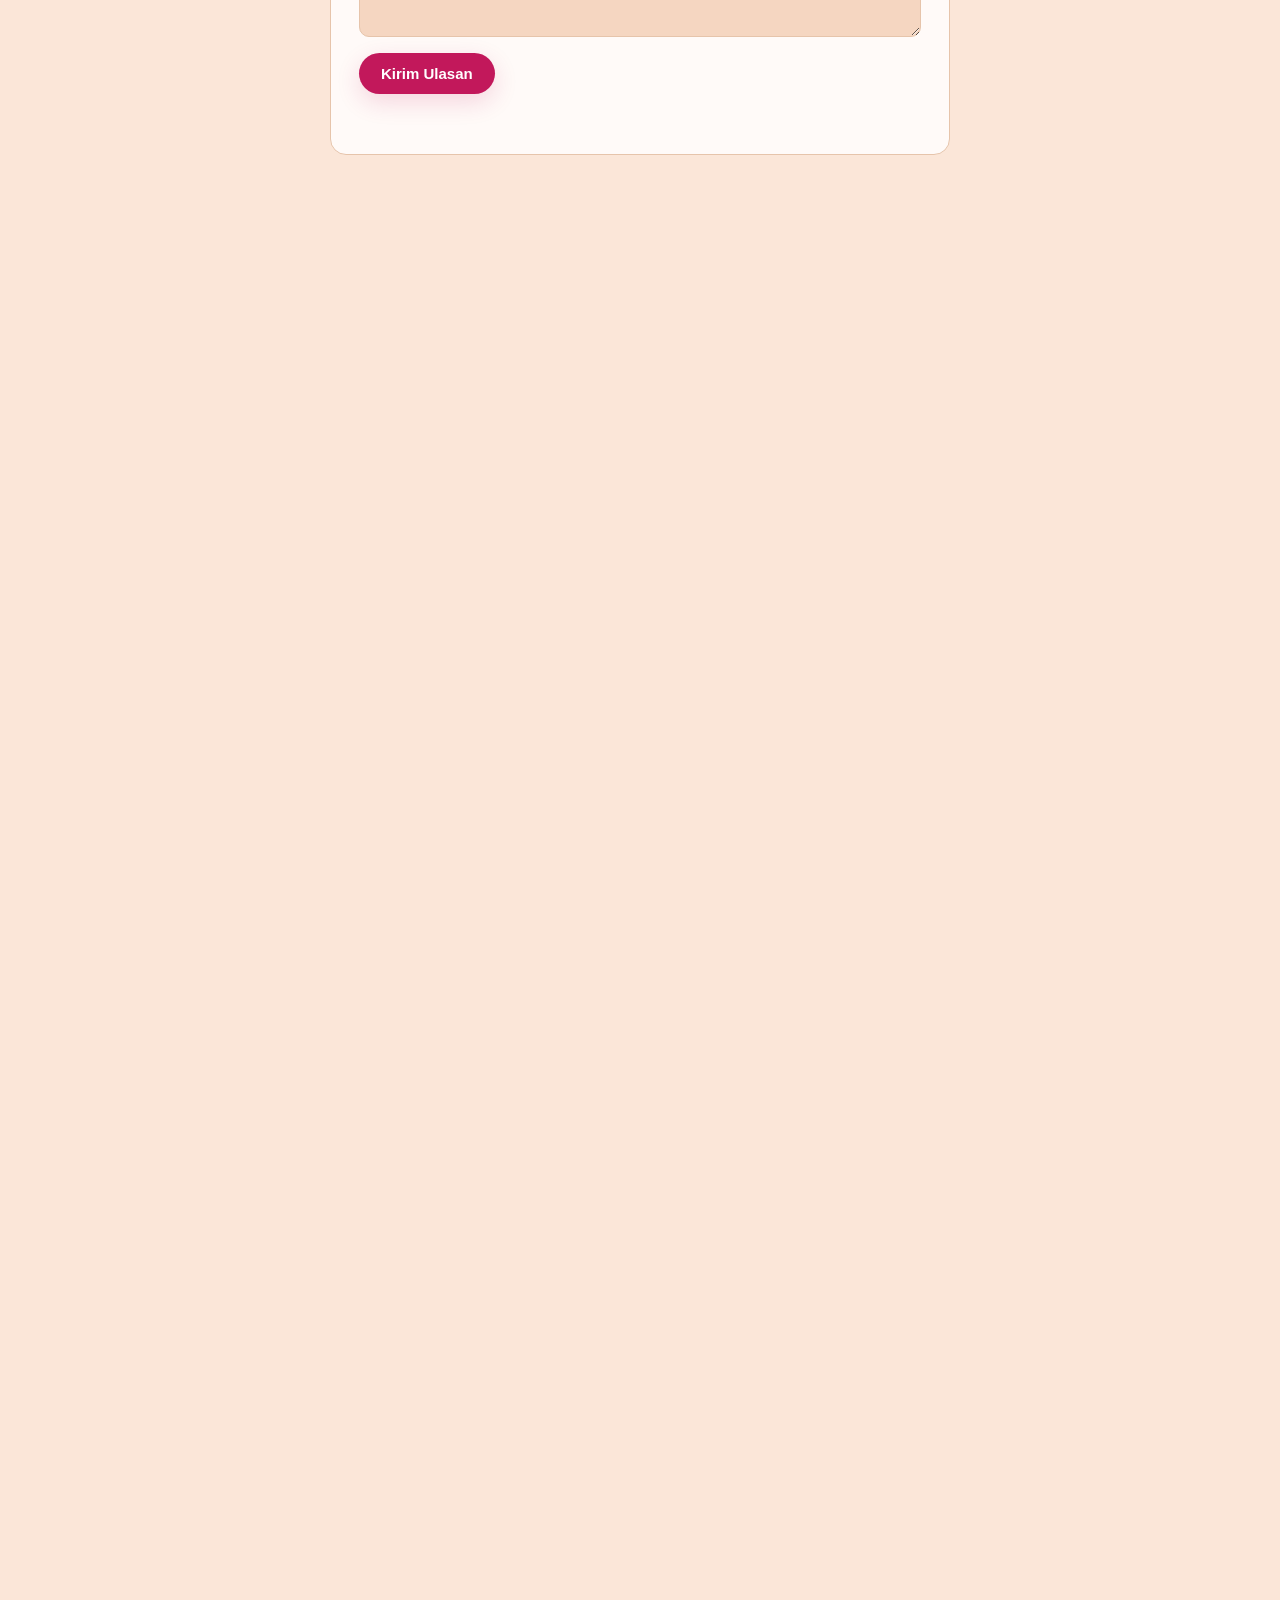
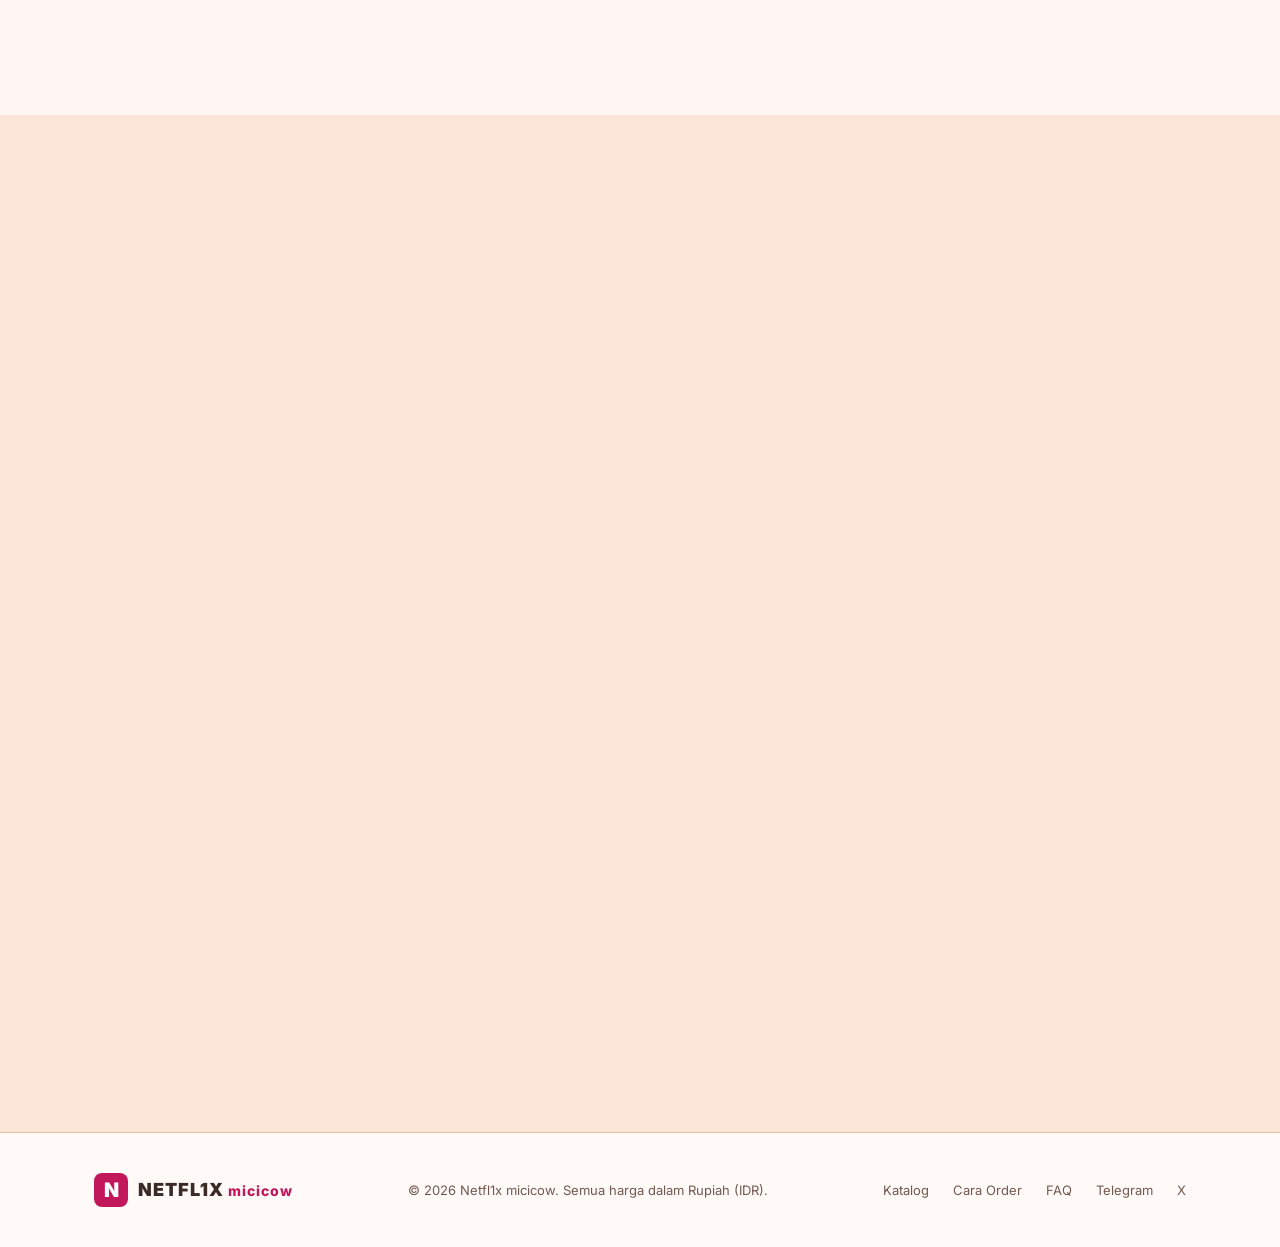
==== commit 31d6c6d9: "Percepat loading testimoni dengan WebP dan lazy Firebase" ====
--- a/index.html
+++ b/index.html
@@ -278,21 +278,21 @@
           <svg width="18" height="18" viewBox="0 0 24 24" fill="none" stroke="currentColor" stroke-width="2.5" stroke-linecap="round" stroke-linejoin="round" aria-hidden="true"><path d="M15 18l-6-6 6-6"/></svg>
         </button>
         <div class="testimoni-grid" id="testimoniList">
-          <figure class="testimoni-card" data-src="testimoni/testi1.jpeg">
+          <figure class="testimoni-card" data-src="testimoni/testi1.webp">
             <div class="skeleton-media"></div>
-            <img src="testimoni/testi1.jpeg" alt="Testimoni pelanggan 1" loading="lazy" decoding="async" />
+            <img src="testimoni/testi1.webp" alt="Testimoni pelanggan 1" fetchpriority="high" decoding="async" />
           </figure>
-          <figure class="testimoni-card" data-src="testimoni/testi2.jpeg">
+          <figure class="testimoni-card" data-src="testimoni/testi2.webp">
             <div class="skeleton-media"></div>
-            <img src="testimoni/testi2.jpeg" alt="Testimoni pelanggan 2" loading="lazy" decoding="async" />
+            <img src="testimoni/testi2.webp" alt="Testimoni pelanggan 2" loading="lazy" decoding="async" />
           </figure>
-          <figure class="testimoni-card" data-src="testimoni/testi3.jpeg">
+          <figure class="testimoni-card" data-src="testimoni/testi3.webp">
             <div class="skeleton-media"></div>
-            <img src="testimoni/testi3.jpeg" alt="Testimoni pelanggan 3" loading="lazy" decoding="async" />
+            <img src="testimoni/testi3.webp" alt="Testimoni pelanggan 3" loading="lazy" decoding="async" />
           </figure>
-          <figure class="testimoni-card" data-src="testimoni/testi4.jpeg">
+          <figure class="testimoni-card" data-src="testimoni/testi4.webp">
             <div class="skeleton-media"></div>
-            <img src="testimoni/testi4.jpeg" alt="Testimoni pelanggan 4" loading="lazy" decoding="async" />
+            <img src="testimoni/testi4.webp" alt="Testimoni pelanggan 4" loading="lazy" decoding="async" />
           </figure>
         </div>
         <button class="carousel-arrow carousel-arrow-next" id="testimoniNext" type="button" aria-label="Testimoni berikutnya" hidden>
--- a/css/style.css
+++ b/css/style.css
@@ -1302,6 +1302,7 @@
   .carousel-arrow-prev { left: -4px; }
   .carousel-arrow-next { right: -4px; }
   .testimoni-grid { gap: 12px; }
+  .testimoni-card { aspect-ratio: 4 / 5; }
   .admin-grid, .admin-review-list { grid-template-columns: 1fr; }
   .admin-login { margin: 20px auto; padding: 28px 20px; }
   .admin-main { padding-top: 40px; padding-bottom: 60px; }
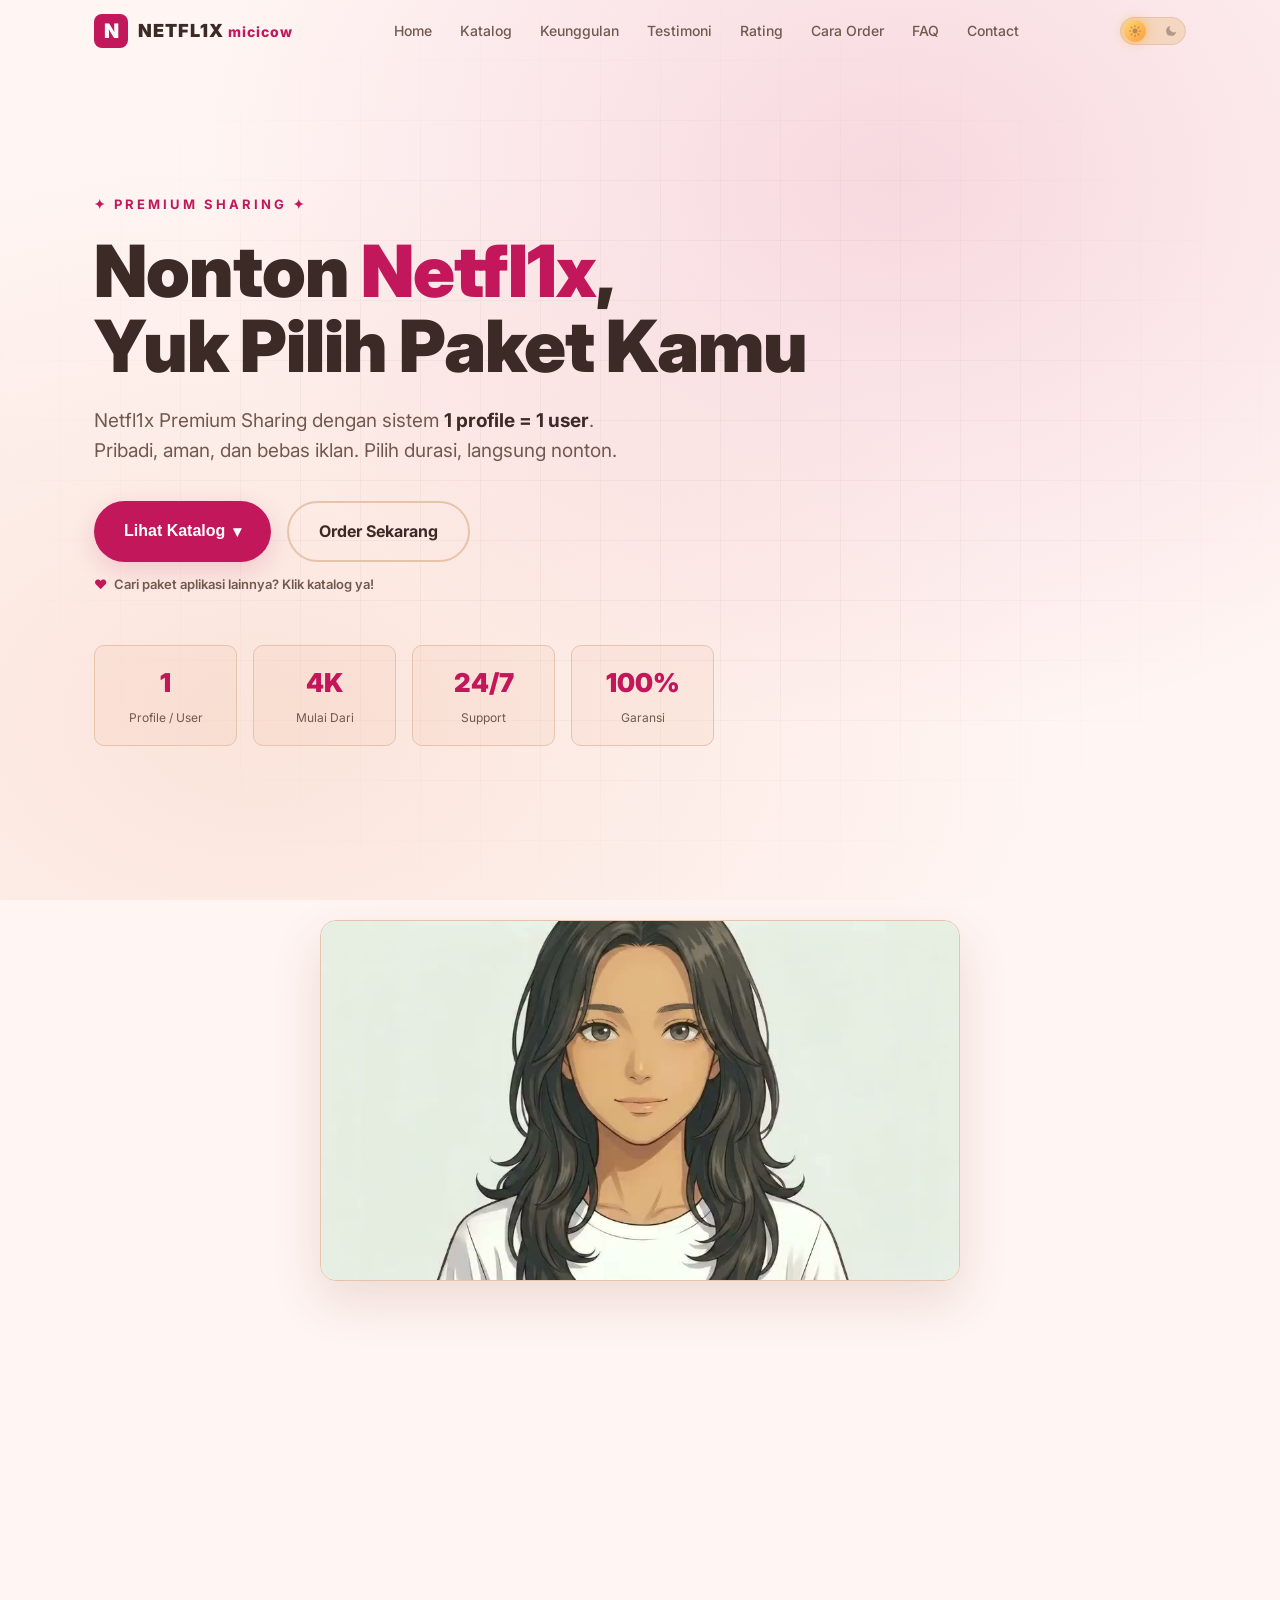
==== commit 981407d5: "Balikkan placeholder testimoni" ====
--- a/css/style.css
+++ b/css/style.css
@@ -1298,9 +1298,8 @@
   .features-grid, .steps, .hero-stats { grid-template-columns: 1fr; }
   .reviews-summary { grid-template-columns: 1fr; gap: 22px; padding: 22px; }
   .review-card { flex-basis: 88%; }
-  .carousel-arrow { width: 36px; height: 36px; }
-  .carousel-arrow-prev { left: -4px; }
-  .carousel-arrow-next { right: -4px; }
+  /* Di HP cukup digeser dengan jari; panahnya cuma menutupi kartu. */
+  .carousel-arrow { display: none !important; }
   .testimoni-grid { gap: 12px; }
   .testimoni-card { aspect-ratio: 4 / 5; }
   .admin-grid, .admin-review-list { grid-template-columns: 1fr; }
